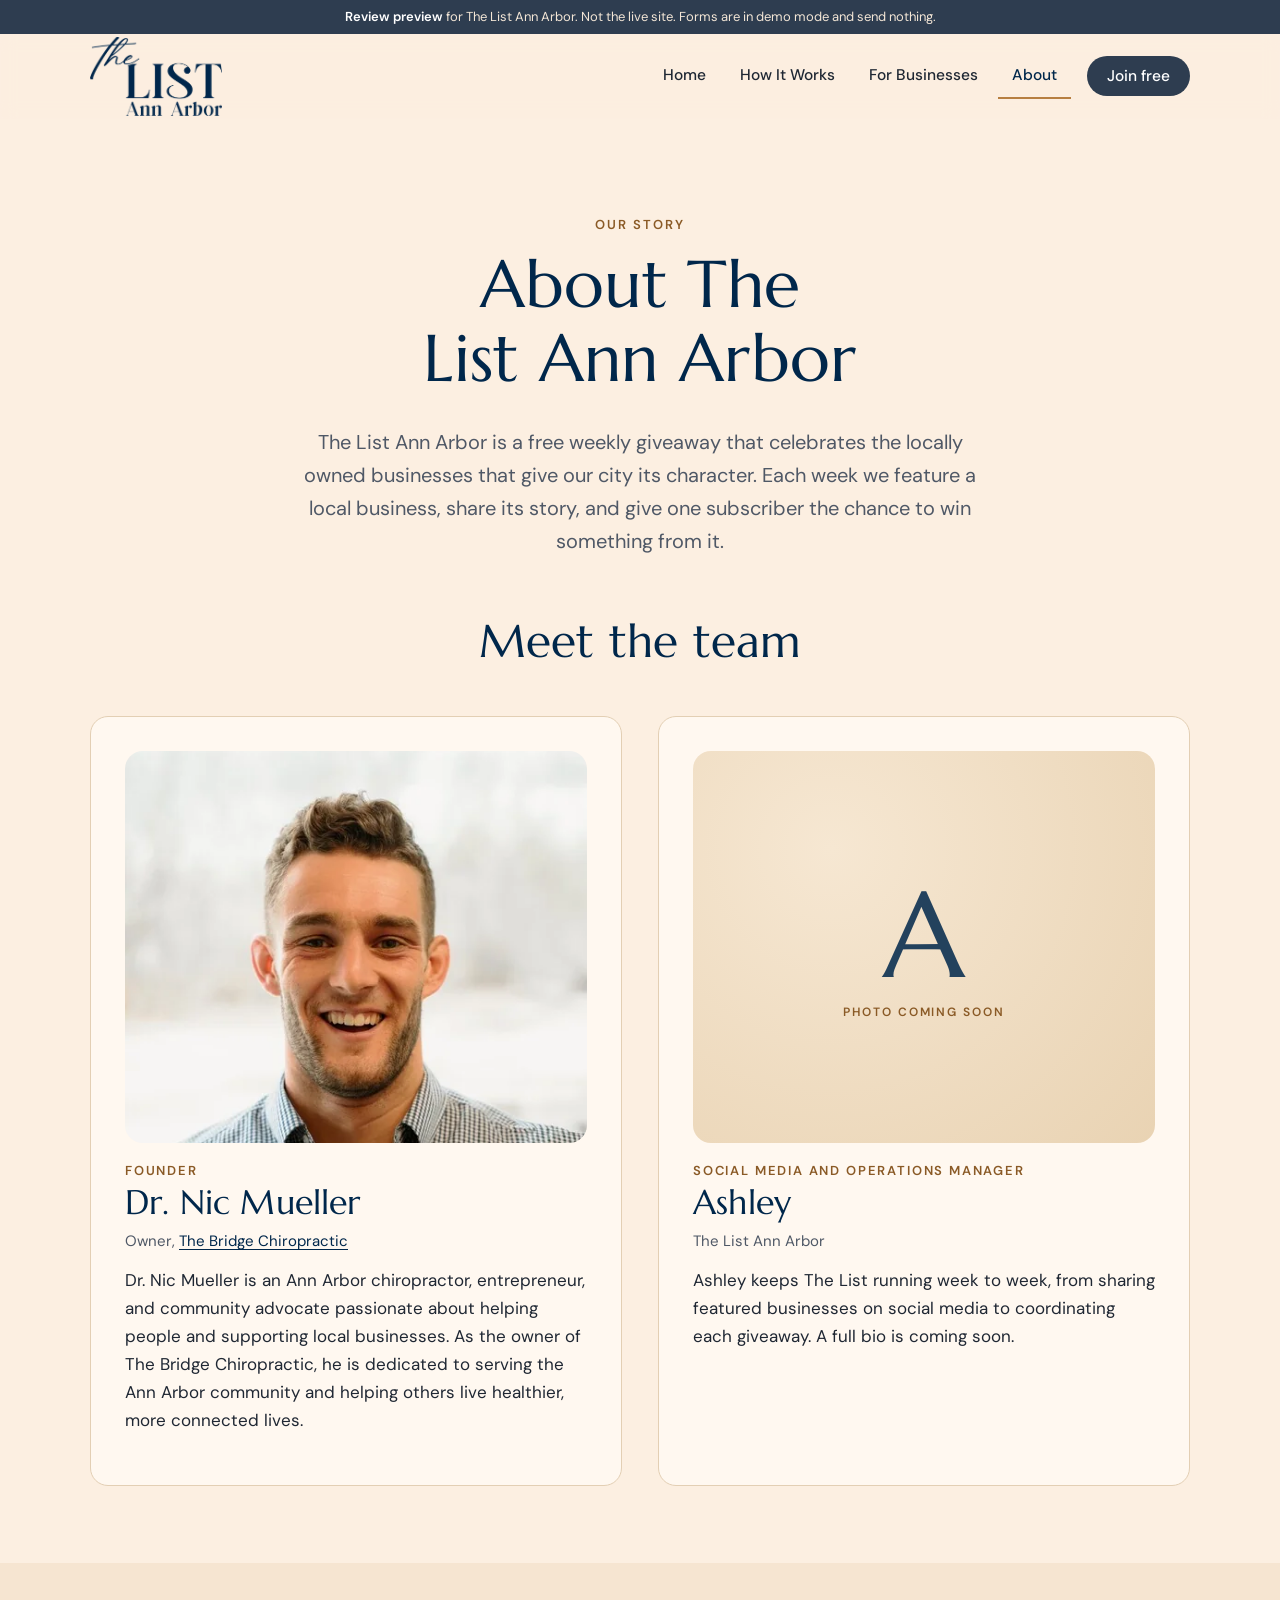
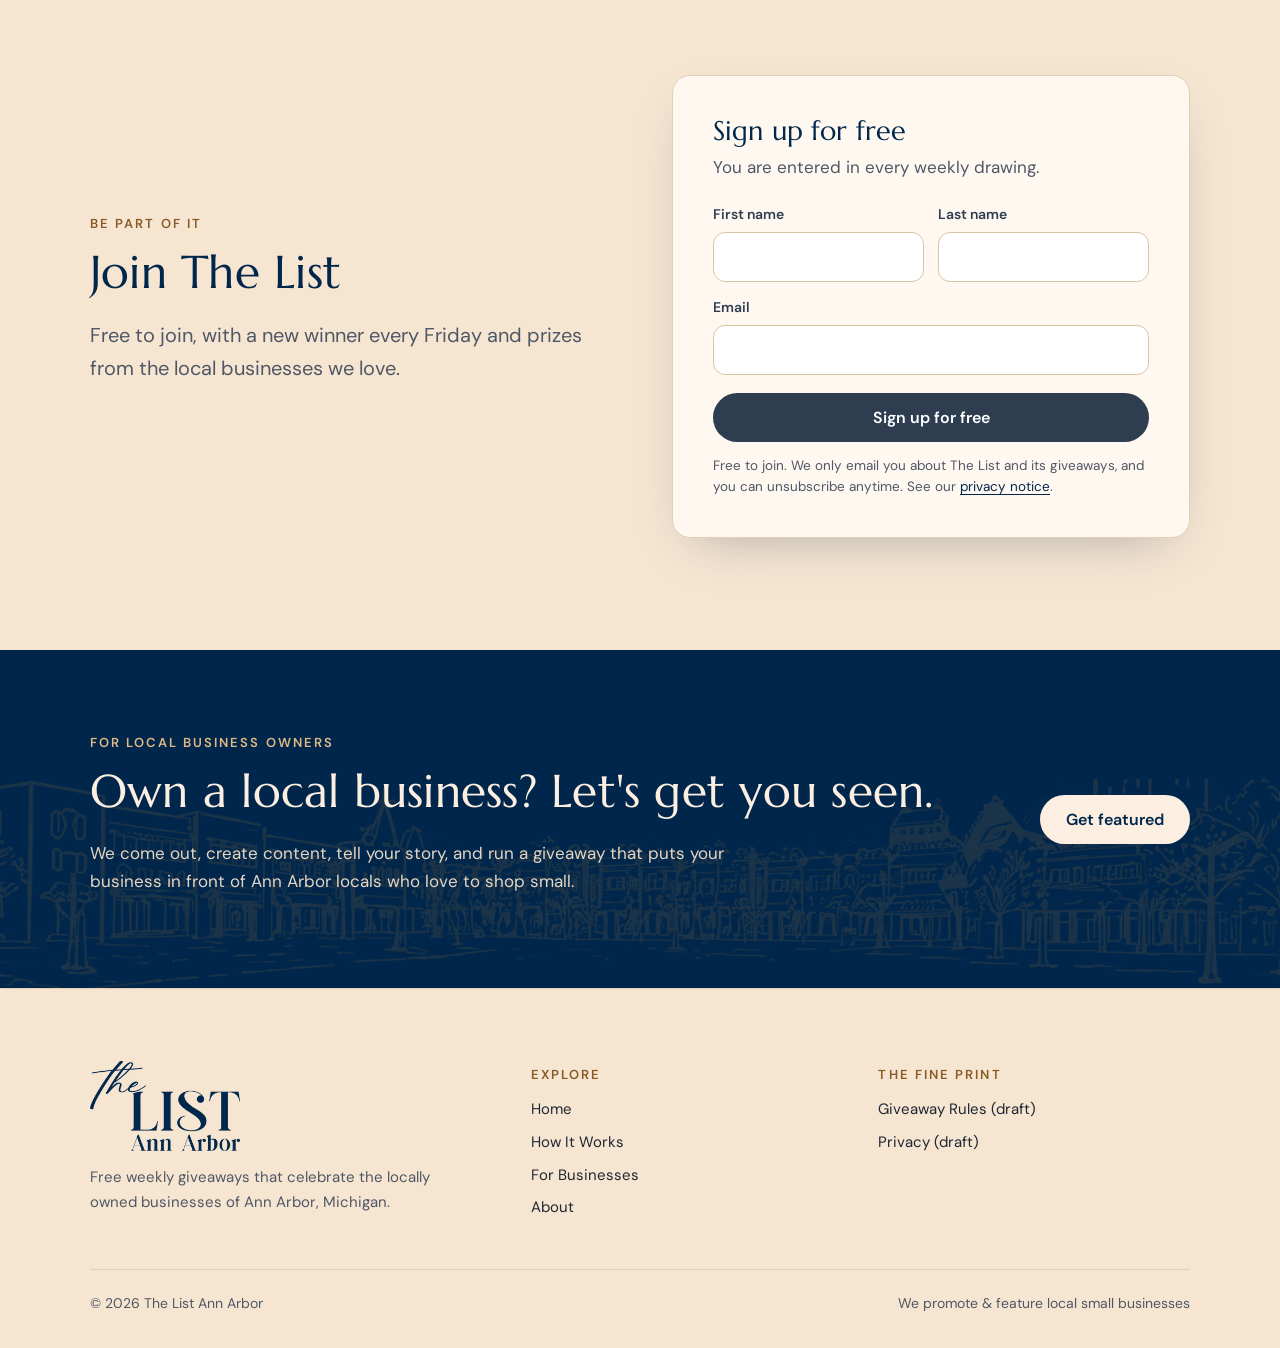
==== about.html @ df123ea3 "The List Ann Arbor: first review preview (Home, How It Works, For Businesses, About, draft Rules and" ====
<!DOCTYPE html>
<html lang="en">
<head>
<meta charset="utf-8">
<meta name="viewport" content="width=device-width, initial-scale=1">
<meta name="robots" content="noindex, nofollow">
<title>About Us | Meet the Team | The List Ann Arbor</title>
<meta name="description" content="Meet the people behind The List Ann Arbor, the free weekly giveaway founded by Dr. Nic Mueller to celebrate locally owned Ann Arbor businesses.">
<meta name="theme-color" content="#FCEFE1">
<meta property="og:type" content="website">
<meta property="og:site_name" content="The List Ann Arbor">
<meta property="og:title" content="About Us | Meet the Team | The List Ann Arbor">
<meta property="og:description" content="Meet the people behind The List Ann Arbor, the free weekly giveaway founded by Dr. Nic Mueller to celebrate locally owned Ann Arbor businesses.">
<meta property="og:url" content="https://localember.github.io/the-list-ann-arbor-review/about.html">
<meta property="og:image" content="https://localember.github.io/the-list-ann-arbor-review/assets/img/og-the-list-ann-arbor.jpg">
<meta property="og:image:width" content="1200">
<meta property="og:image:height" content="630">
<meta property="og:image:alt" content="The List Ann Arbor logo above a line drawing of downtown Ann Arbor">
<meta name="twitter:card" content="summary_large_image">
<link rel="icon" type="image/png" href="assets/img/favicon-64.png">
<link rel="apple-touch-icon" href="assets/img/apple-touch-icon.png">
<link rel="preconnect" href="https://fonts.googleapis.com">
<link rel="preconnect" href="https://fonts.gstatic.com" crossorigin>
<link href="https://fonts.googleapis.com/css2?family=DM+Sans:opsz,wght@9..40,400;9..40,500;9..40,600&family=Marcellus&display=swap" rel="stylesheet">
<script>document.documentElement.className+=" js";</script>
<link rel="stylesheet" href="assets/site.css">
<script type="application/ld+json">{"@context": "https://schema.org", "@type": "Organization", "@id": "https://www.thelistannarbor.com/#organization", "name": "The List Ann Arbor", "alternateName": "The LIST", "url": "https://www.thelistannarbor.com/", "logo": "https://localember.github.io/the-list-ann-arbor-review/assets/img/the-list-logo-navy-560.png", "image": "https://localember.github.io/the-list-ann-arbor-review/assets/img/og-the-list-ann-arbor.jpg", "description": "A free weekly giveaway email list that features and promotes locally owned Ann Arbor businesses.", "areaServed": {"@type": "City", "name": "Ann Arbor", "containedInPlace": {"@type": "State", "name": "Michigan"}}, "founder": {"@type": "Person", "name": "Dr. Nic Mueller"}}</script>
<script type="application/ld+json">{"@context": "https://schema.org", "@type": "Person", "name": "Dr. Nic Mueller", "jobTitle": "Founder", "image": "https://localember.github.io/the-list-ann-arbor-review/assets/img/dr-nic-mueller-500.webp", "worksFor": [{"@id": "https://www.thelistannarbor.com/#organization"}, {"@type": "MedicalBusiness", "name": "The Bridge Chiropractic", "url": "https://www.thebridgechiro.com/"}]}</script>
</head>
<body>
<a class="skip" href="#main">Skip to content</a>
<div class="preview-bar"><strong>Review preview</strong> for The List Ann Arbor. Not the live site. Forms are in demo mode and send nothing.</div>
<header class="site-header">
  <div class="wrap header-row">
    <a class="brand" href="index.html" aria-label="The List Ann Arbor, home"><img src="assets/img/the-list-logo-navy-280.webp" srcset="assets/img/the-list-logo-navy-280.webp 280w, assets/img/the-list-logo-navy-560.webp 560w" sizes="132px" width="280" height="167" alt="The List Ann Arbor"></a>
    <button class="nav-toggle" type="button" aria-controls="site-nav" aria-expanded="false" aria-label="Open menu"><svg viewBox="0 0 24 24" aria-hidden="true"><path d="M3 6h18M3 12h18M3 18h18" stroke="currentColor" stroke-width="2" stroke-linecap="round"/></svg></button>
    <nav class="nav" id="site-nav" aria-label="Main">
      <a href="index.html">Home</a>
<a href="how-the-list-works.html">How It Works</a>
<a href="for-businesses.html">For Businesses</a>
<a href="about.html" aria-current="page">About</a>
      <a class="btn" href="index.html#join">Join free</a>
    </nav>
  </div>
</header>
<main id="main">
<section class="hero-simple" aria-labelledby="h1">
  <div class="wrap narrow center">
    <span class="eyebrow">Our story</span>
    <h1 id="h1">About The List Ann Arbor</h1>
    <!-- PLACEHOLDER ABOUT TEXT: Ashley will send the real About description. This is drawn from the existing site copy. -->
    <p class="lead">The List Ann Arbor is a free weekly giveaway that celebrates the locally owned businesses that give our city its character. Each week we feature a local business, share its story, and give one subscriber the chance to win something from it.</p>
  </div>
</section>

<section class="section-tight" aria-labelledby="team-h" style="padding-top:0">
  <div class="wrap">
    <h2 id="team-h" class="center" style="margin-bottom:clamp(28px,4vw,48px)">Meet the team</h2>
    <div class="people">
      <article class="person reveal">
        <!-- Headshot from the current site. Professional headshots are planned and will replace this. -->
        <div class="portrait"><img src="assets/img/dr-nic-mueller-500.webp" srcset="assets/img/dr-nic-mueller-320.webp 320w, assets/img/dr-nic-mueller-500.webp 500w" sizes="(max-width:900px) 92vw, 540px" width="500" height="500" alt="Dr. Nic Mueller smiling" loading="lazy"></div>
        <div>
          <p class="role">Founder</p>
          <h3>Dr. Nic Mueller</h3>
          <p class="sub">Owner, <a href="https://www.thebridgechiro.com/" rel="noopener">The Bridge Chiropractic</a></p>
          <p>Dr. Nic Mueller is an Ann Arbor chiropractor, entrepreneur, and community advocate passionate about helping people and supporting local businesses. As the owner of The Bridge Chiropractic, he is dedicated to serving the Ann Arbor community and helping others live healthier, more connected lives.</p>
        </div>
      </article>
      <article class="person reveal">
        <!-- PLACEHOLDER: Ashley's headshot and bio are coming. Monogram stands in for the photo. -->
        <div class="portrait monogram" role="img" aria-label="Photo of Ashley coming soon"><div><span aria-hidden="true">A</span><small>Photo coming soon</small></div></div>
        <div>
          <p class="role">Social Media and Operations Manager</p>
          <h3>Ashley</h3>
          <p class="sub">The List Ann Arbor</p>
          <p>Ashley keeps The List running week to week, from sharing featured businesses on social media to coordinating each giveaway. A full bio is coming soon.</p>
        </div>
      </article>
    </div>
  </div>
</section>

<section class="section band-lo" aria-labelledby="joinabout-h">
  <div class="wrap split split-even">
    <div class="reveal">
      <span class="eyebrow">Be part of it</span>
      <h2 id="joinabout-h">Join The List</h2>
      <p class="lead">Free to join, with a new winner every Friday and prizes from the local businesses we love.</p>
    </div>
    <div class="card form-card" id="join-about">
  <div class="form-body">
    <h3>Sign up for free</h3>
    <p class="form-intro">You are entered in every weekly drawing.</p>
    <!-- LEAD FORM (consumer). PREVIEW: no action, nothing posts. At launch site.js sends this to the GHL webhook (LEAD_WEBHOOK_URL). -->
    <form data-lead-form="consumer" autocomplete="on">
      <input type="hidden" name="source" value="website-signup">
      <div class="hp" aria-hidden="true"><label>Company <input type="text" name="hp_company" tabindex="-1" autocomplete="off"></label></div>
      <div class="form-grid">
        <div class="field"><label for="join-about-fn">First name</label><input id="join-about-fn" name="first_name" type="text" autocomplete="given-name" required></div>
        <div class="field"><label for="join-about-ln">Last name</label><input id="join-about-ln" name="last_name" type="text" autocomplete="family-name" required></div>
        <div class="field full"><label for="join-about-em">Email</label><input id="join-about-em" name="email" type="email" autocomplete="email" inputmode="email" required></div>
      </div>
      <div class="form-actions"><button class="btn" type="submit">Sign up for free</button></div>
      <p class="fine">Free to join. We only email you about The List and its giveaways, and you can unsubscribe anytime. See our <a href="privacy.html">privacy notice</a>.</p>
    </form>
  </div>
  <div class="form-success" role="status" aria-live="polite">
    <svg viewBox="0 0 56 56" aria-hidden="true"><circle cx="28" cy="28" r="27" fill="#EEDDC1"/><path d="M17 29l7.5 7.5L40 21" fill="none" stroke="#00274B" stroke-width="3.2" stroke-linecap="round" stroke-linejoin="round"/></svg>
    <h3>You are on The List!</h3>
    <p>Watch your inbox on Fridays. If you win, we will email you, and you will have until Wednesday to claim your prize.</p>
    <p class="demo-note">Preview only: this form is in demo mode and nothing was sent.</p>
  </div>
</div>
  </div>
</section>

<section class="section-tight biz-band" aria-labelledby="biz-h">
  <div class="wrap biz-grid">
    <div>
      <span class="eyebrow" style="color:#E2B985">For local business owners</span>
      <h2 id="biz-h">Own a local business? Let's get you seen.</h2>
      <p>We come out, create content, tell your story, and run a giveaway that puts your business in front of Ann Arbor locals who love to shop small.</p>
    </div>
    <a class="btn btn-cream" href="for-businesses.html">Get featured</a>
  </div>
</section>
</main>
<footer class="site-footer">
  <div class="wrap">
    <div class="foot-grid">
      <div class="foot-brand">
        <img src="assets/img/the-list-logo-navy-280.webp" width="280" height="167" alt="The List Ann Arbor" loading="lazy">
        <p>Free weekly giveaways that celebrate the locally owned businesses of Ann Arbor, Michigan.</p>
      </div>
      <div>
        <h2>Explore</h2>
        <ul>
          <li><a href="index.html">Home</a></li>
          <li><a href="how-the-list-works.html">How It Works</a></li>
          <li><a href="for-businesses.html">For Businesses</a></li>
          <li><a href="about.html">About</a></li>
        </ul>
      </div>
      <div>
        <h2>The fine print</h2>
        <ul>
          <li><a href="giveaway-rules.html">Giveaway Rules (draft)</a></li>
          <li><a href="privacy.html">Privacy (draft)</a></li>
        </ul>
        <!-- PLACEHOLDER: social links and a contact email go here once The List provides them. -->
      </div>
    </div>
    <div class="foot-bottom">
      <span>&copy; 2026 The List Ann Arbor</span>
      <span>We promote &amp; feature local small businesses</span>
    </div>
  </div>
</footer>
<script src="assets/site.js" defer></script>
</body>
</html>
---- assets/site.css ----
/* The List Ann Arbor | review preview stylesheet (Local Ember) */
:root{
  --cream:#FCEFE1; --cream-hi:#FFF8F0; --cream-lo:#F6E5D1;
  --navy:#00274B; --slate:#2E3D50; --gold:#B77F41; --gold-text:#8A5A26; --tan:#EEDDC1;
  --ink:#1F2733; --muted:#4F5866; --line:#E3CFB4;
  --radius:18px; --shadow:0 18px 50px -24px rgba(0,39,75,.35);
  --wrap:1180px; --pad:clamp(20px,5vw,40px);
  --serif:"Marcellus",Georgia,"Times New Roman",serif;
  --sans:"DM Sans",system-ui,-apple-system,"Segoe UI",Roboto,Arial,sans-serif;
}
*,*::before,*::after{box-sizing:border-box}
html{-webkit-text-size-adjust:100%;scroll-behavior:smooth;scroll-padding-top:96px}
body{margin:0;background:var(--cream);color:var(--ink);font:400 17px/1.65 var(--sans);overflow-x:hidden}
img{max-width:100%;height:auto;display:block}
a{color:var(--navy);text-underline-offset:3px}
a:hover{color:var(--gold-text)}
:focus-visible{outline:3px solid var(--gold);outline-offset:3px;border-radius:6px}
h1,h2,h3{font-family:var(--serif);font-weight:400;color:var(--navy);line-height:1.12;margin:0 0 .45em;letter-spacing:.005em}
h1{font-size:clamp(38px,6.2vw,66px)}
h1,h2,h3{text-wrap:balance}
h2{font-size:clamp(30px,4.2vw,46px)}
h3{font-size:clamp(22px,2.4vw,27px)}
p{margin:0 0 1em}
.wrap{max-width:var(--wrap);margin:0 auto;padding:0 var(--pad)}
.narrow{max-width:760px}
.center{text-align:center}
.eyebrow{display:inline-block;font:600 13px/1.2 var(--sans);letter-spacing:.16em;text-transform:uppercase;color:var(--gold-text);margin-bottom:16px}
.lead{font-size:clamp(18px,1.6vw,20px);color:var(--muted);max-width:60ch}
.center .lead{margin-left:auto;margin-right:auto}
.skip{position:absolute;left:-999px;top:0;background:var(--navy);color:#fff;padding:10px 16px;z-index:100}
.skip:focus{left:12px;top:12px}
.sr-only{position:absolute;width:1px;height:1px;overflow:hidden;clip:rect(0 0 0 0);white-space:nowrap}

/* review bar */
.preview-bar{background:var(--slate);color:#F3E6D6;font-size:13px;line-height:1.4;text-align:center;padding:8px var(--pad)}
.preview-bar strong{color:#fff;font-weight:600}

/* header */
.site-header{position:sticky;top:0;z-index:50;background:rgba(252,239,225,.94);backdrop-filter:saturate(1.2) blur(8px);-webkit-backdrop-filter:saturate(1.2) blur(8px);border-bottom:1px solid transparent;transition:border-color .2s}
.site-header.is-stuck{border-bottom-color:var(--line)}
.header-row{display:flex;align-items:center;justify-content:space-between;gap:20px;min-height:84px}
.brand{display:block;flex:none}
.brand img{width:132px;height:auto}
.nav{display:flex;align-items:center;gap:6px}
.nav a{font-size:15.5px;font-weight:500;color:var(--ink);text-decoration:none;padding:10px 14px;border-radius:999px;white-space:nowrap}
.nav a:hover{color:var(--navy);background:rgba(238,221,193,.6)}
.nav a[aria-current="page"]{color:var(--navy);box-shadow:inset 0 -2px 0 var(--gold);border-radius:0}
.nav .btn{margin-left:10px;padding:11px 20px}
.nav-toggle{display:none}

/* buttons */
.btn{display:inline-flex;align-items:center;justify-content:center;gap:8px;font:600 16px/1.2 var(--sans);background:var(--slate);color:#fff;border:0;border-radius:999px;padding:15px 26px;text-decoration:none;cursor:pointer;transition:background .2s,transform .2s,box-shadow .2s}
.btn:hover{background:var(--navy);color:#fff;transform:translateY(-1px);box-shadow:0 10px 24px -12px rgba(0,39,75,.6)}
.nav .btn,.nav .btn:hover{color:#fff}
.btn-gold{background:var(--gold);color:#fff}
.btn-gold:hover{background:#9E6A33}
.btn-cream{background:var(--cream);color:var(--navy)}
.btn-cream:hover{background:#fff;color:var(--navy)}
.text-link{font-weight:600;color:var(--navy);text-decoration:none;border-bottom:2px solid var(--gold);padding-bottom:2px}
.text-link:hover{color:var(--gold-text)}

/* sections */
.section{padding:clamp(64px,9vw,112px) 0}
.section-tight{padding:clamp(48px,6vw,80px) 0}
.band-lo{background:var(--cream-lo)}
.band-hi{background:var(--cream-hi)}
.section-head{margin-bottom:clamp(32px,4vw,52px)}

/* hero */
.hero{padding:clamp(40px,6vw,80px) 0 0;position:relative}
.hero-grid{display:grid;grid-template-columns:1.08fr .92fr;gap:clamp(32px,5vw,72px);align-items:center}
.hero h1{margin-bottom:.35em}
.hero-home{grid-template-areas:"text form" "ticks form";row-gap:0}
.hero-home .hero-text{grid-area:text;align-self:end}
.hero-home .hero-ticks{grid-area:ticks;align-self:start;margin-top:4px}
.hero-home .form-card{grid-area:form}
.ticks{list-style:none;margin:26px 0 0;padding:0;display:grid;gap:12px}
.ticks li{display:flex;align-items:center;gap:12px;font-weight:500}
.ticks svg{flex:none;width:26px;height:26px}
.skyline{margin-top:clamp(20px,3vw,36px);position:relative;overflow:hidden}
.skyline img{width:100%;max-width:1180px;margin:0 auto}
.skyline-caption{border-top:1px solid var(--gold);max-width:760px;margin:0 auto;padding:16px var(--pad) 0;text-align:center;font:600 12.5px/1.4 var(--sans);letter-spacing:.2em;text-transform:uppercase;color:var(--navy)}
.hero-simple{padding:clamp(48px,7vw,96px) 0 clamp(24px,3vw,40px)}

/* cards + forms */
.card{background:var(--cream-hi);border:1px solid var(--line);border-radius:var(--radius);box-shadow:var(--shadow);padding:clamp(24px,3.4vw,40px)}
.form-card h2,.form-card h3{margin-bottom:.25em}
.form-card .form-intro{color:var(--muted);margin-bottom:22px}
.form-grid{display:grid;grid-template-columns:1fr 1fr;gap:14px 14px}
.form-grid .full{grid-column:1/-1}
.field label{display:block;font-size:14px;font-weight:600;color:var(--slate);margin:0 0 6px}
.field .opt{font-weight:400;color:var(--muted)}
.field input{width:100%;font:400 16px/1.3 var(--sans);color:var(--ink);background:#fff;border:1.5px solid #D9C4A6;border-radius:12px;padding:13px 14px;min-height:50px;transition:border-color .2s,box-shadow .2s}
.field input:focus{outline:none;border-color:var(--slate);box-shadow:0 0 0 4px rgba(46,61,80,.14)}
.field input:user-invalid{border-color:#B3261E}
.form-actions{margin-top:18px}
.form-actions .btn{width:100%}
.fine{font-size:13.5px;color:var(--muted);margin:14px 0 0;line-height:1.5}
.hp{position:absolute;left:-5000px;width:1px;height:1px;overflow:hidden}
.form-success{display:none;text-align:center;padding:12px 4px}
.form-success svg{width:56px;height:56px;margin:0 auto 12px}
.form-success h3{margin-bottom:.3em}
.form-success p{color:var(--muted);margin-bottom:.4em}
.form-success .demo-note{font-size:13px;color:var(--gold-text);margin-top:10px}
.is-sent .form-body{display:none}
.is-sent .form-success{display:block}

/* steps */
.steps{display:grid;grid-template-columns:repeat(3,1fr);gap:clamp(18px,2.4vw,28px);counter-reset:s}
.step{background:var(--cream-hi);border:1px solid var(--line);border-radius:var(--radius);padding:30px 28px 28px;position:relative}
.step-num{font:400 54px/1 var(--serif);color:var(--gold);display:block;margin-bottom:14px}
.step h3{margin-bottom:.35em}
.step p{color:var(--muted);margin:0}
.steps-foot{margin-top:34px}

/* rules list */
.rules{display:grid;gap:18px;margin-top:8px}
.rule{display:grid;grid-template-columns:auto 1fr;gap:22px;align-items:start;background:var(--cream-hi);border:1px solid var(--line);border-radius:var(--radius);padding:26px 28px}
.rule .step-num{margin:0;font-size:46px;min-width:40px}
.rule h3{margin-bottom:.25em}
.rule p{margin:0;color:var(--muted)}
.odds{font-family:var(--serif);font-size:22px;color:var(--navy);margin-top:30px}

/* featured strip */
.featured{display:grid;grid-template-columns:repeat(4,1fr);gap:20px}
.feature{background:var(--cream-hi);border:1px solid var(--line);border-radius:var(--radius);overflow:hidden;display:flex;flex-direction:column}
.feature-art{aspect-ratio:4/3;background:linear-gradient(160deg,#F3E2CA,#EAD3B2);display:grid;place-items:center;position:relative}
.feature-art svg{width:68px;height:68px}
.chip{position:absolute;top:12px;left:12px;background:rgba(255,248,240,.92);color:var(--gold-text);font:600 11.5px/1 var(--sans);letter-spacing:.12em;text-transform:uppercase;padding:7px 10px;border-radius:999px}
.feature-body{padding:20px 20px 22px}
.feature-body h3{font-size:22px;margin-bottom:.25em}
.feature-body p{margin:0;font-size:15px;color:var(--muted)}
.placeholder-note{margin-top:26px;font-size:14px;color:var(--muted);font-style:italic}

/* testimonials */
.quotes{display:grid;grid-template-columns:repeat(3,1fr);gap:clamp(18px,2.4vw,28px)}
.quote{margin:0;background:var(--cream-hi);border:1px solid var(--line);border-radius:var(--radius);padding:34px 30px 28px;display:flex;flex-direction:column}
.quote::before{content:"\201C";font:400 96px/1 var(--serif);color:var(--gold);display:block;height:46px;margin-top:-6px}
.quote blockquote{margin:0 0 18px;font:400 20px/1.5 var(--serif);color:var(--navy);flex:1}
.quote figcaption{font-size:14.5px;font-weight:600;color:var(--slate)}
.quote-solo{max-width:820px;margin:0 auto;text-align:center;background:none;border:0;padding:0}
.quote-solo::before{margin:0 auto}
.quote-solo blockquote{font-size:clamp(23px,2.6vw,30px)}

/* split + people */
.split{display:grid;grid-template-columns:.8fr 1.2fr;gap:clamp(28px,5vw,72px);align-items:center}
.split-even{grid-template-columns:1fr 1fr}
.portrait{border-radius:var(--radius);overflow:hidden;box-shadow:var(--shadow);background:var(--tan);aspect-ratio:1/1;max-width:420px}
.portrait img{width:100%;height:100%;object-fit:cover}
.people{display:grid;grid-template-columns:1fr 1fr;gap:clamp(20px,3vw,36px)}
.person{background:var(--cream-hi);border:1px solid var(--line);border-radius:var(--radius);padding:clamp(22px,3vw,34px);display:flex;flex-direction:column;gap:20px}
.person .portrait{max-width:none;width:100%;aspect-ratio:4/3.4;box-shadow:none}
.person .role{font:600 13px/1.3 var(--sans);letter-spacing:.14em;text-transform:uppercase;color:var(--gold-text);margin:0 0 4px}
.person h3{font-size:clamp(28px,3vw,34px);margin-bottom:.2em}
.person .sub{font-size:15px;color:var(--muted);margin-bottom:12px}
.person p{color:var(--ink)}
.monogram{display:grid;place-items:center;text-align:center;background:radial-gradient(circle at 30% 25%,#F6E7D2,#E9D3B3)}
.monogram span{font:400 120px/1 var(--serif);color:var(--navy);opacity:.85}
.monogram small{display:block;font:600 12px/1 var(--sans);letter-spacing:.16em;text-transform:uppercase;color:var(--gold-text);margin-top:10px}

/* business band */
.biz-band{background:var(--navy);color:#F3E6D6;position:relative;overflow:hidden}
.biz-band::after{content:"";position:absolute;inset:auto 0 0 0;height:62%;background:url(img/ann-arbor-drawing-1600.webp) center bottom/min(1400px,140%) auto no-repeat;opacity:.16;pointer-events:none}
.biz-band .wrap{position:relative;z-index:1}
.biz-band h2{color:var(--cream)}
.biz-band p{color:#E4D6C4;max-width:58ch}
.biz-grid{display:flex;align-items:center;justify-content:space-between;gap:28px 48px;flex-wrap:wrap}

/* includes */
.includes{display:grid;grid-template-columns:repeat(3,1fr);gap:22px}
.include{border-top:2px solid var(--gold);padding-top:20px}
.include h3{font-size:24px}
.include p{color:var(--muted);margin:0}
.logo-panel{background:var(--cream-hi);border:1px solid var(--line);border-radius:var(--radius);box-shadow:var(--shadow);padding:clamp(28px,4vw,52px);display:grid;place-items:center;gap:18px}
.logo-panel img.logo{width:min(320px,80%)}
.logo-panel img.drawing{width:100%;opacity:.9}

/* legal drafts */
.draft-flag{background:#FFF3D6;border:1.5px dashed var(--gold);border-radius:14px;padding:16px 20px;color:#5C3D17;font-size:15px;margin-bottom:34px}
.draft-flag strong{color:#3E290E}
.legal h2{font-size:clamp(24px,2.6vw,30px);margin-top:1.6em}
.legal p,.legal li{color:var(--ink)}
.legal ul{padding-left:1.2em}
.tbd{background:#FBE7C2;padding:0 .25em;border-radius:4px}

/* footer */
.site-footer{background:var(--cream-lo);border-top:1px solid var(--line);padding:clamp(48px,6vw,72px) 0 32px;font-size:15px}
.foot-grid{display:grid;grid-template-columns:1.3fr 1fr 1fr;gap:36px}
.foot-brand img{width:150px;margin-bottom:14px}
.foot-brand p{color:var(--muted);max-width:34ch}
.site-footer h2{font:600 13px/1.2 var(--sans);letter-spacing:.16em;text-transform:uppercase;color:var(--gold-text);margin:6px 0 14px}
.site-footer ul{list-style:none;margin:0;padding:0;display:grid;gap:8px}
.site-footer a{color:var(--ink);text-decoration:none}
.site-footer a:hover{color:var(--navy);text-decoration:underline}
.foot-bottom{margin-top:40px;padding-top:22px;border-top:1px solid var(--line);display:flex;justify-content:space-between;gap:12px;flex-wrap:wrap;color:var(--muted);font-size:14px}

/* reveal (progressive) */
.js .reveal{opacity:0;transform:translateY(14px);transition:opacity .7s ease,transform .7s ease}
.js .reveal.is-in{opacity:1;transform:none}
@media (prefers-reduced-motion:reduce){html{scroll-behavior:auto}.js .reveal{opacity:1;transform:none;transition:none}.btn{transition:none}}

/* ---------- responsive ---------- */
@media (max-width:1020px){
  .featured{grid-template-columns:repeat(2,1fr)}
  .quotes{grid-template-columns:1fr;max-width:640px;margin:0 auto}
}
@media (max-width:900px){
  .hero-grid,.split{grid-template-columns:1fr}
  .hero-home{grid-template-areas:"text" "form" "ticks";row-gap:28px}
  .hero-home .hero-ticks{margin:0 auto;max-width:360px}
  .steps,.includes{grid-template-columns:1fr}
  .people{grid-template-columns:1fr}
  .foot-grid{grid-template-columns:1fr 1fr}
  .foot-brand{grid-column:1/-1}
  .portrait{max-width:360px}
}
@media (max-width:880px){
  .js .nav-toggle{display:inline-flex;align-items:center;justify-content:center;width:48px;height:48px;border-radius:12px;border:1px solid var(--line);background:var(--cream-hi);color:var(--navy);cursor:pointer}
  .nav-toggle svg{width:24px;height:24px}
  .js .nav{position:absolute;left:0;right:0;top:100%;flex-direction:column;align-items:stretch;gap:2px;background:var(--cream);border-bottom:1px solid var(--line);padding:10px var(--pad) 22px;box-shadow:0 20px 30px -20px rgba(0,39,75,.3);display:none}
  .js .nav.is-open{display:flex}
  .js .nav a{padding:14px 6px;border-radius:0;border-bottom:1px solid var(--line);font-size:17px}
  .js .nav a[aria-current="page"]{box-shadow:none;color:var(--gold-text)}
  .js .nav .btn{margin:14px 0 0;border-bottom:0;padding:15px 20px;border-radius:999px}
  html:not(.js) .header-row{flex-wrap:wrap;padding:12px 0}
  html:not(.js) .nav{flex-wrap:wrap}
}
@media (max-width:560px){
  body{font-size:16.5px}
  .header-row{min-height:72px}
  .brand img{width:108px}
  .form-grid{grid-template-columns:1fr}
  .featured{grid-template-columns:1fr 1fr;gap:12px}
  .feature-body{padding:14px 14px 16px}
  .feature-body h3{font-size:18px}
  .feature-body p{font-size:13.5px}
  .feature-art svg{width:48px;height:48px}
  .chip{top:8px;left:8px;font-size:10px;padding:6px 8px}
  .rule{grid-template-columns:1fr;gap:6px;padding:22px}
  .foot-grid{grid-template-columns:1fr 1fr;gap:28px}
  .biz-grid .btn{width:100%}
  .hero-ctas .btn{width:100%}
  .skyline-caption{font-size:11px;letter-spacing:.14em}
  .quote{padding:28px 22px 22px}
  .quote blockquote{font-size:19px}
  .monogram span{font-size:96px}
  .skyline img{width:140%;max-width:none;margin-left:-38%}
  .step{display:grid;grid-template-columns:44px 1fr;column-gap:14px;padding:22px 20px}
  .step .step-num{grid-row:1/3;font-size:44px;margin:0}
  .step h3{font-size:22px}
  .split .portrait{aspect-ratio:5/4}
  .split .portrait img{object-position:50% 30%}
}
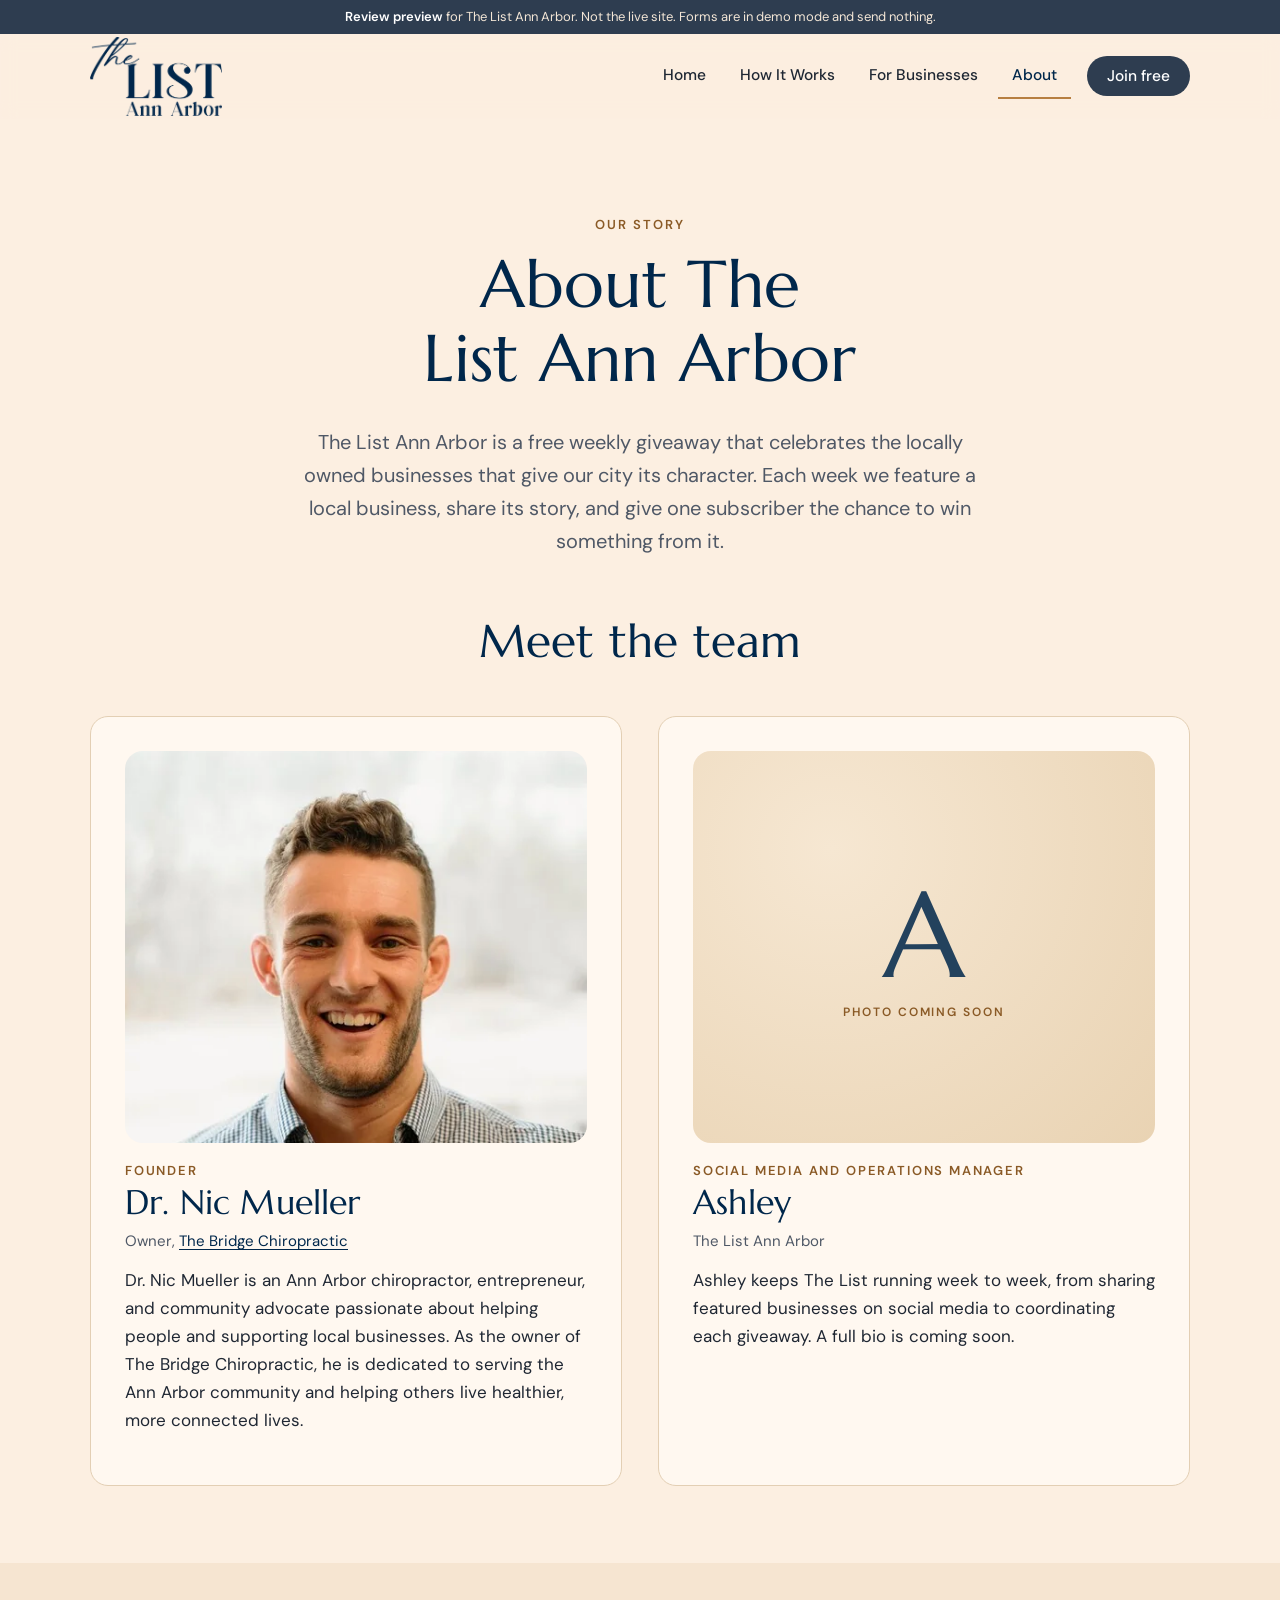
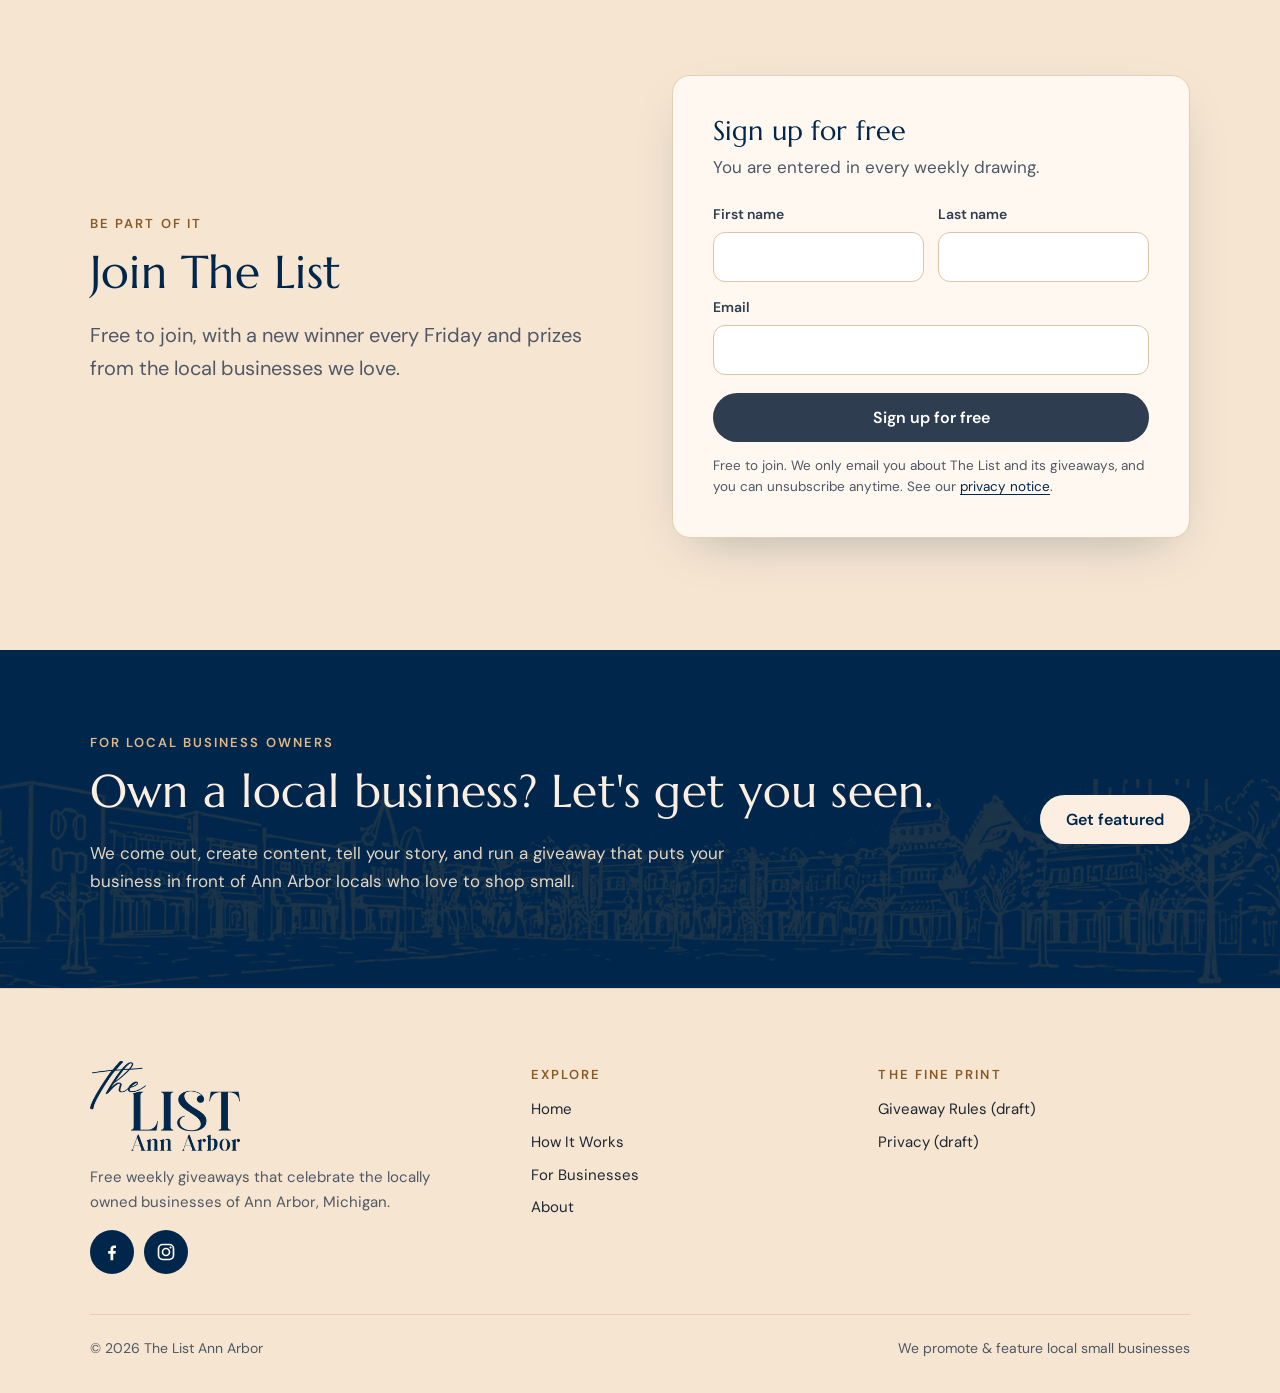
==== commit 7362de38: "Add Facebook and Instagram icon links to footer on all pages (TL-2026-10-13b)" ====
--- a/about.html
+++ b/about.html
@@ -132,6 +132,10 @@
       <div class="foot-brand">
         <img src="assets/img/the-list-logo-navy-280.webp" width="280" height="167" alt="The List Ann Arbor" loading="lazy">
         <p>Free weekly giveaways that celebrate the locally owned businesses of Ann Arbor, Michigan.</p>
+        <ul class="social" aria-label="Follow The List Ann Arbor">
+          <li><a href="https://www.facebook.com/profile.php?id=61572374563924" target="_blank" rel="noopener noreferrer" aria-label="The List Ann Arbor on Facebook"><svg viewBox="0 0 24 24" aria-hidden="true" focusable="false"><path fill="currentColor" d="M13.5 22v-8h2.7l.4-3.2h-3.1V8.8c0-.9.3-1.6 1.6-1.6h1.7V4.4c-.3 0-1.3-.1-2.5-.1-2.5 0-4.1 1.5-4.1 4.2v2.3H7.4V14h2.8v8z"/></svg></a></li>
+          <li><a href="https://www.instagram.com/thelist_annarbor/" target="_blank" rel="noopener noreferrer" aria-label="The List Ann Arbor on Instagram"><svg viewBox="0 0 24 24" aria-hidden="true" focusable="false"><rect x="3" y="3" width="18" height="18" rx="5" fill="none" stroke="currentColor" stroke-width="2"/><circle cx="12" cy="12" r="4.2" fill="none" stroke="currentColor" stroke-width="2"/><circle cx="17.4" cy="6.6" r="1.3" fill="currentColor"/></svg></a></li>
+        </ul>
       </div>
       <div>
         <h2>Explore</h2>
@@ -148,7 +152,7 @@
           <li><a href="giveaway-rules.html">Giveaway Rules (draft)</a></li>
           <li><a href="privacy.html">Privacy (draft)</a></li>
         </ul>
-        <!-- PLACEHOLDER: social links and a contact email go here once The List provides them. -->
+        <!-- PLACEHOLDER: a contact email goes here once The List provides it. -->
       </div>
     </div>
     <div class="foot-bottom">
--- a/assets/site.css
+++ b/assets/site.css
@@ -192,6 +192,10 @@
 .site-footer ul{list-style:none;margin:0;padding:0;display:grid;gap:8px}
 .site-footer a{color:var(--ink);text-decoration:none}
 .site-footer a:hover{color:var(--navy);text-decoration:underline}
+.site-footer .social{display:flex;gap:10px;margin-top:16px}
+.site-footer .social a{display:inline-flex;align-items:center;justify-content:center;width:44px;height:44px;border-radius:999px;background:var(--navy);color:var(--cream-hi);transition:background .2s,transform .2s}
+.site-footer .social a:hover{background:var(--gold);color:#fff;text-decoration:none;transform:translateY(-1px)}
+.site-footer .social svg{width:20px;height:20px}
 .foot-bottom{margin-top:40px;padding-top:22px;border-top:1px solid var(--line);display:flex;justify-content:space-between;gap:12px;flex-wrap:wrap;color:var(--muted);font-size:14px}
 
 /* reveal (progressive) */
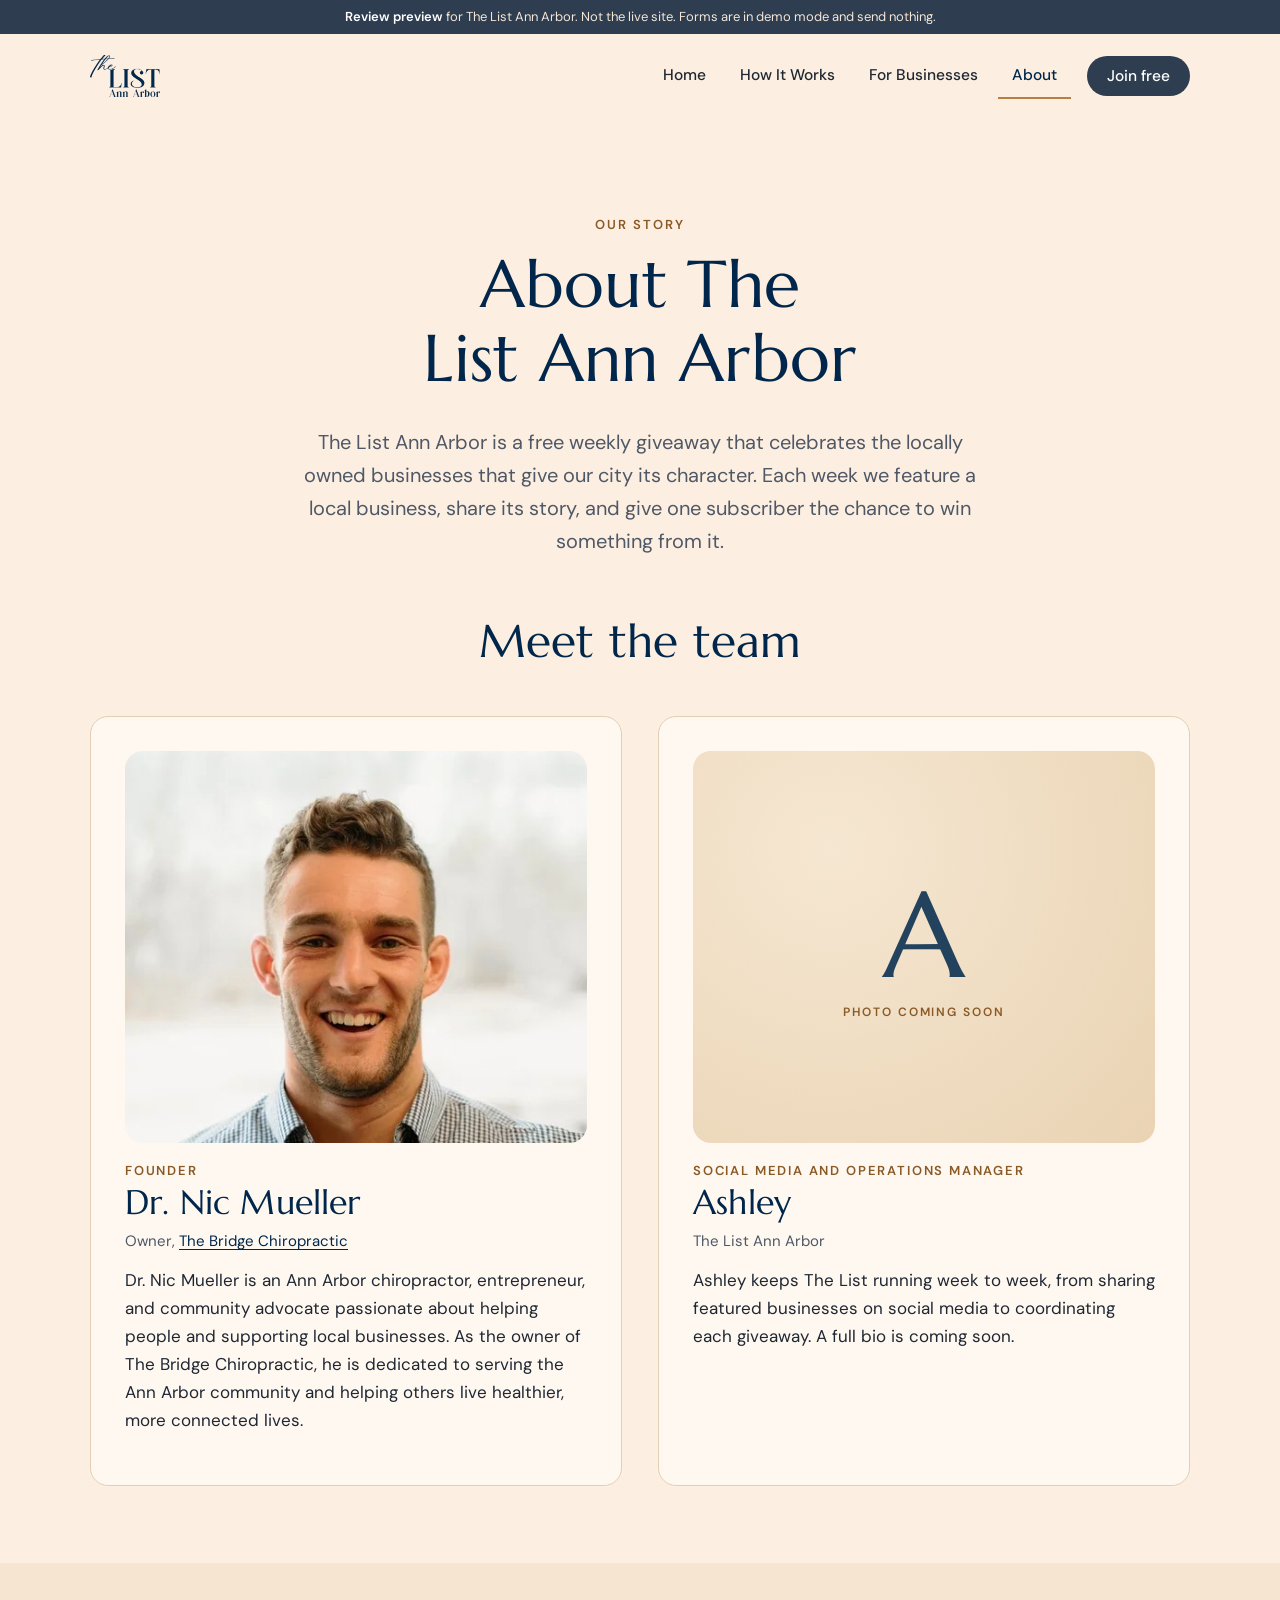
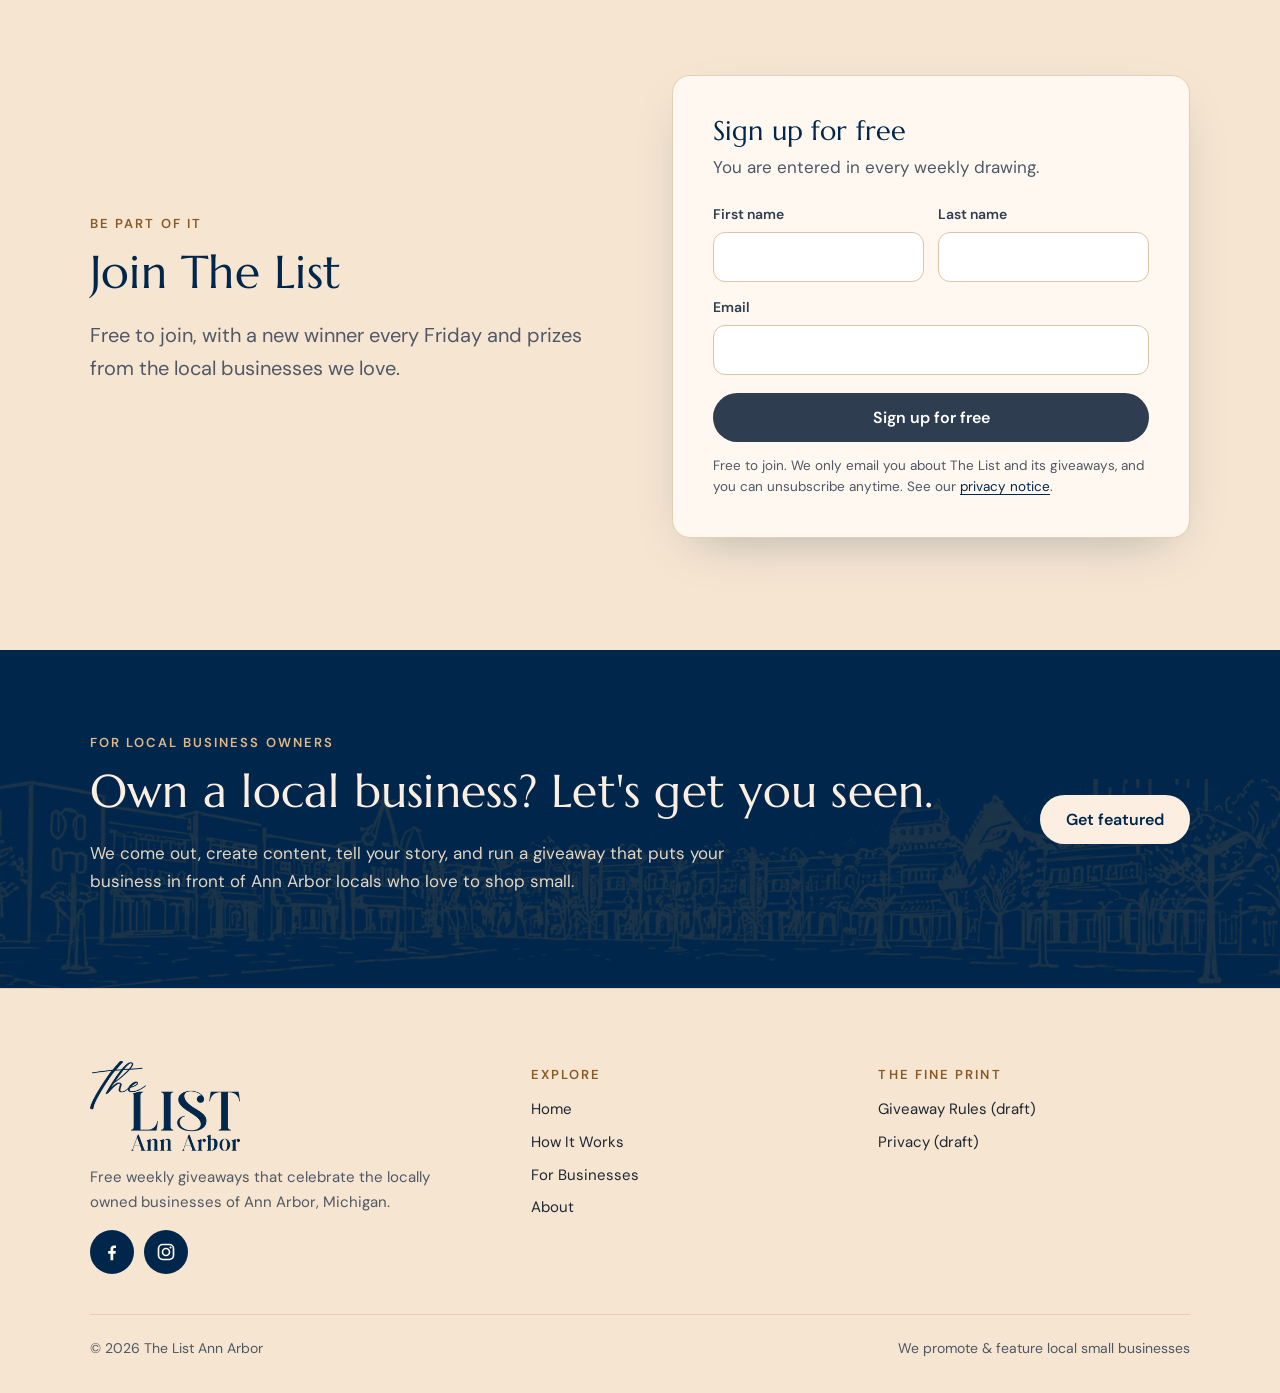
==== commit c9db4471: "Shrink header logo and add space from the header top Header mark is 70px (about half of 132px, a bit" ====
--- a/about.html
+++ b/about.html
@@ -32,7 +32,7 @@
 <div class="preview-bar"><strong>Review preview</strong> for The List Ann Arbor. Not the live site. Forms are in demo mode and send nothing.</div>
 <header class="site-header">
   <div class="wrap header-row">
-    <a class="brand" href="index.html" aria-label="The List Ann Arbor, home"><img src="assets/img/the-list-logo-navy-280.webp" srcset="assets/img/the-list-logo-navy-280.webp 280w, assets/img/the-list-logo-navy-560.webp 560w" sizes="132px" width="280" height="167" alt="The List Ann Arbor"></a>
+    <a class="brand" href="index.html" aria-label="The List Ann Arbor, home"><img src="assets/img/the-list-logo-navy-280.webp" srcset="assets/img/the-list-logo-navy-280.webp 280w, assets/img/the-list-logo-navy-560.webp 560w" sizes="70px" width="280" height="167" alt="The List Ann Arbor"></a>
     <button class="nav-toggle" type="button" aria-controls="site-nav" aria-expanded="false" aria-label="Open menu"><svg viewBox="0 0 24 24" aria-hidden="true"><path d="M3 6h18M3 12h18M3 18h18" stroke="currentColor" stroke-width="2" stroke-linecap="round"/></svg></button>
     <nav class="nav" id="site-nav" aria-label="Main">
       <a href="index.html">Home</a>
--- a/assets/site.css
+++ b/assets/site.css
@@ -38,9 +38,9 @@
 /* header */
 .site-header{position:sticky;top:0;z-index:50;background:rgba(252,239,225,.94);backdrop-filter:saturate(1.2) blur(8px);-webkit-backdrop-filter:saturate(1.2) blur(8px);border-bottom:1px solid transparent;transition:border-color .2s}
 .site-header.is-stuck{border-bottom-color:var(--line)}
-.header-row{display:flex;align-items:center;justify-content:space-between;gap:20px;min-height:84px}
+.header-row{display:flex;align-items:center;justify-content:space-between;gap:20px;min-height:84px;padding-top:14px;padding-bottom:14px}
 .brand{display:block;flex:none}
-.brand img{width:132px;height:auto}
+.brand img{width:70px;height:auto}
 .nav{display:flex;align-items:center;gap:6px}
 .nav a{font-size:15.5px;font-weight:500;color:var(--ink);text-decoration:none;padding:10px 14px;border-radius:999px;white-space:nowrap}
 .nav a:hover{color:var(--navy);background:rgba(238,221,193,.6)}
@@ -231,8 +231,8 @@
 }
 @media (max-width:560px){
   body{font-size:16.5px}
-  .header-row{min-height:72px}
-  .brand img{width:108px}
+  .header-row{min-height:72px;padding-top:12px;padding-bottom:12px}
+  .brand img{width:70px}
   .form-grid{grid-template-columns:1fr}
   .featured{grid-template-columns:1fr 1fr;gap:12px}
   .feature-body{padding:14px 14px 16px}
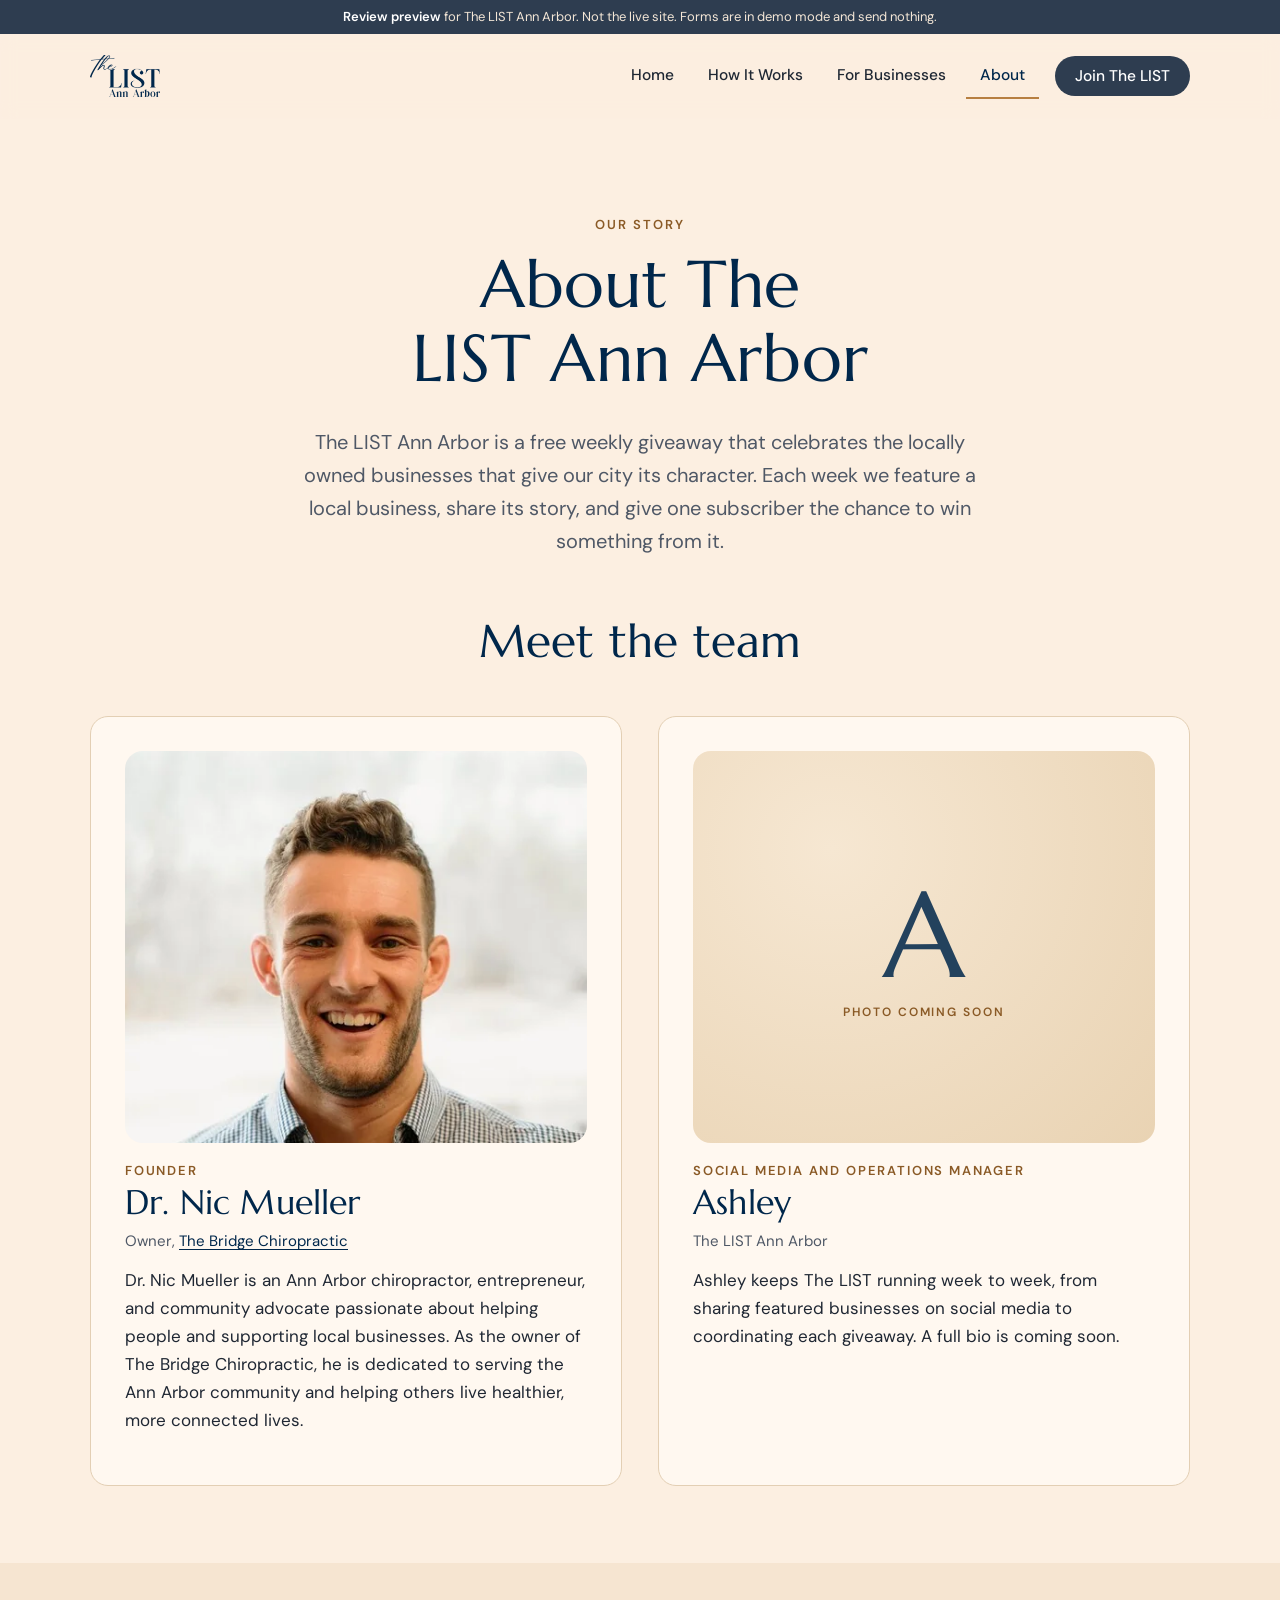
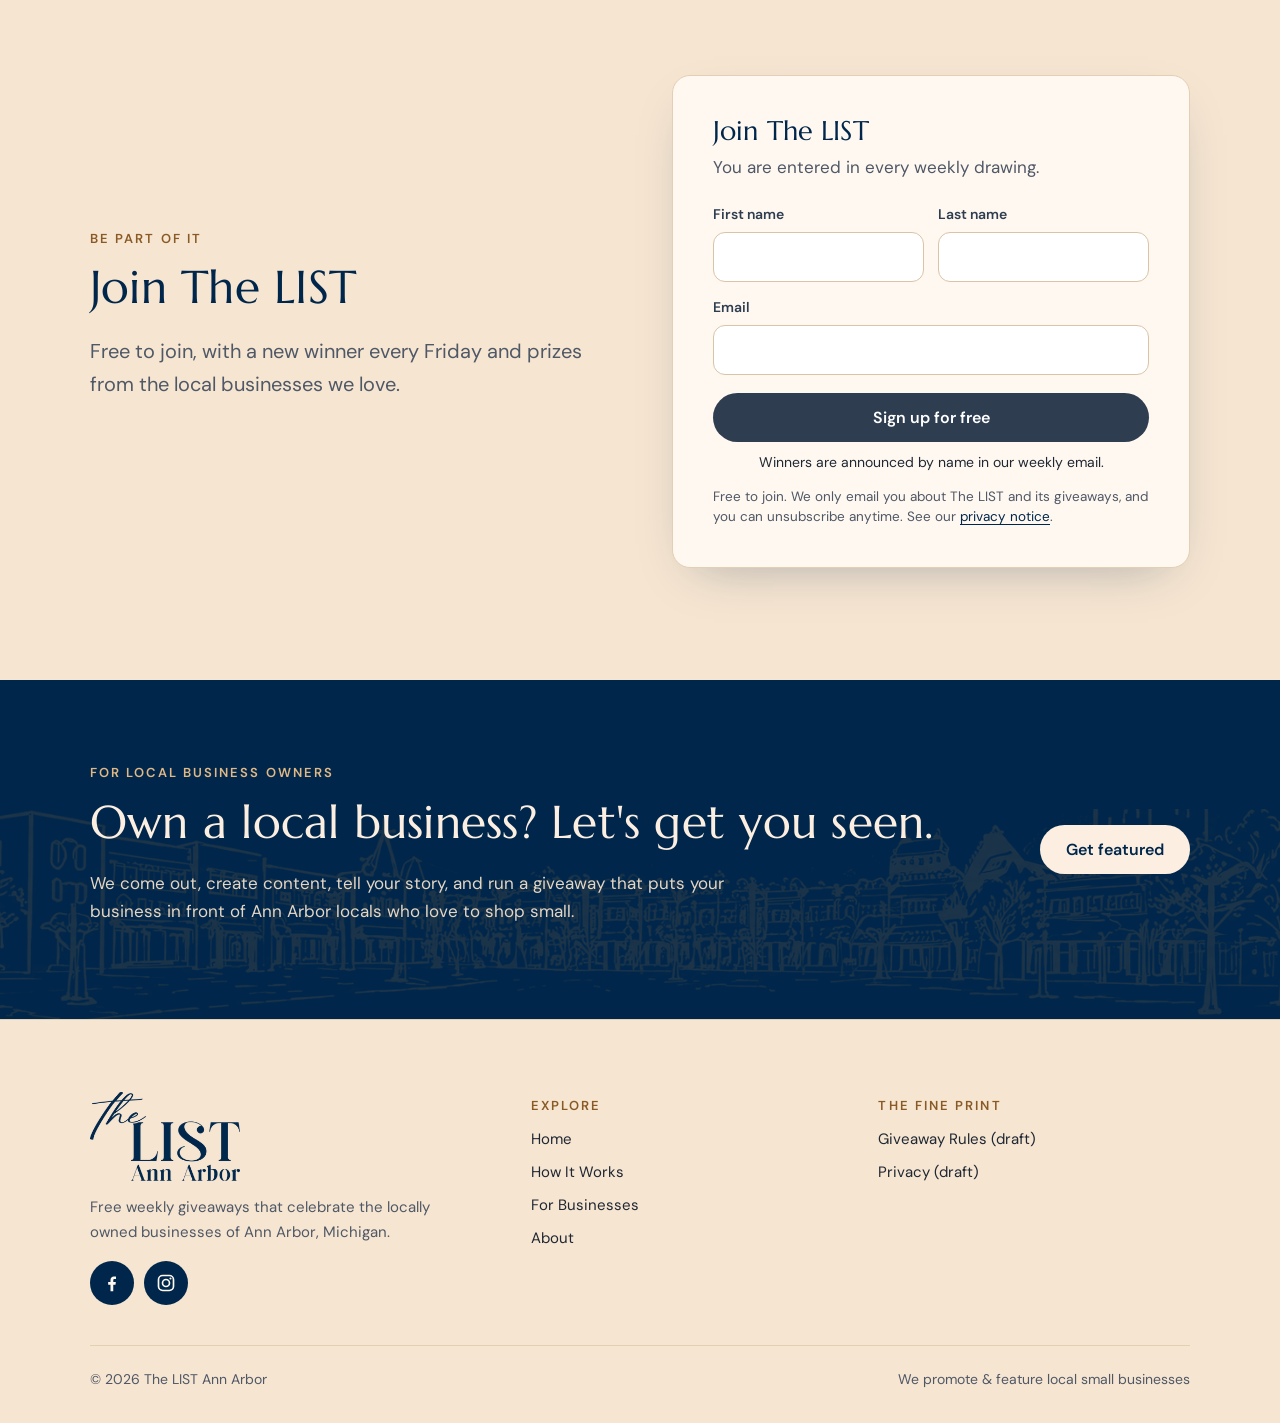
==== commit ca1f996c: "Write the brand as The LIST and move prize claims to 9 AM Monday" ====
--- a/about.html
+++ b/about.html
@@ -4,18 +4,18 @@
 <meta charset="utf-8">
 <meta name="viewport" content="width=device-width, initial-scale=1">
 <meta name="robots" content="noindex, nofollow">
-<title>About Us | Meet the Team | The List Ann Arbor</title>
-<meta name="description" content="Meet the people behind The List Ann Arbor, the free weekly giveaway founded by Dr. Nic Mueller to celebrate locally owned Ann Arbor businesses.">
+<title>About Us | Meet the Team | The LIST Ann Arbor</title>
+<meta name="description" content="Meet the people behind The LIST Ann Arbor, the free weekly giveaway founded by Dr. Nic Mueller to celebrate locally owned Ann Arbor businesses.">
 <meta name="theme-color" content="#FCEFE1">
 <meta property="og:type" content="website">
-<meta property="og:site_name" content="The List Ann Arbor">
-<meta property="og:title" content="About Us | Meet the Team | The List Ann Arbor">
-<meta property="og:description" content="Meet the people behind The List Ann Arbor, the free weekly giveaway founded by Dr. Nic Mueller to celebrate locally owned Ann Arbor businesses.">
+<meta property="og:site_name" content="The LIST Ann Arbor">
+<meta property="og:title" content="About Us | Meet the Team | The LIST Ann Arbor">
+<meta property="og:description" content="Meet the people behind The LIST Ann Arbor, the free weekly giveaway founded by Dr. Nic Mueller to celebrate locally owned Ann Arbor businesses.">
 <meta property="og:url" content="https://localember.github.io/the-list-ann-arbor-review/about.html">
 <meta property="og:image" content="https://localember.github.io/the-list-ann-arbor-review/assets/img/og-the-list-ann-arbor.jpg">
 <meta property="og:image:width" content="1200">
 <meta property="og:image:height" content="630">
-<meta property="og:image:alt" content="The List Ann Arbor logo above a line drawing of downtown Ann Arbor">
+<meta property="og:image:alt" content="The LIST Ann Arbor logo above a line drawing of downtown Ann Arbor">
 <meta name="twitter:card" content="summary_large_image">
 <link rel="icon" type="image/png" href="assets/img/favicon-64.png">
 <link rel="apple-touch-icon" href="assets/img/apple-touch-icon.png">
@@ -24,22 +24,22 @@
 <link href="https://fonts.googleapis.com/css2?family=DM+Sans:opsz,wght@9..40,400;9..40,500;9..40,600&family=Marcellus&display=swap" rel="stylesheet">
 <script>document.documentElement.className+=" js";</script>
 <link rel="stylesheet" href="assets/site.css">
-<script type="application/ld+json">{"@context": "https://schema.org", "@type": "Organization", "@id": "https://www.thelistannarbor.com/#organization", "name": "The List Ann Arbor", "alternateName": "The LIST", "url": "https://www.thelistannarbor.com/", "logo": "https://localember.github.io/the-list-ann-arbor-review/assets/img/the-list-logo-navy-560.png", "image": "https://localember.github.io/the-list-ann-arbor-review/assets/img/og-the-list-ann-arbor.jpg", "description": "A free weekly giveaway email list that features and promotes locally owned Ann Arbor businesses.", "areaServed": {"@type": "City", "name": "Ann Arbor", "containedInPlace": {"@type": "State", "name": "Michigan"}}, "founder": {"@type": "Person", "name": "Dr. Nic Mueller"}}</script>
+<script type="application/ld+json">{"@context": "https://schema.org", "@type": "Organization", "@id": "https://www.thelistannarbor.com/#organization", "name": "The LIST Ann Arbor", "alternateName": "The LIST", "url": "https://www.thelistannarbor.com/", "logo": "https://localember.github.io/the-list-ann-arbor-review/assets/img/the-list-logo-navy-560.png", "image": "https://localember.github.io/the-list-ann-arbor-review/assets/img/og-the-list-ann-arbor.jpg", "description": "A free weekly giveaway email list that features and promotes locally owned Ann Arbor businesses.", "areaServed": {"@type": "City", "name": "Ann Arbor", "containedInPlace": {"@type": "State", "name": "Michigan"}}, "founder": {"@type": "Person", "name": "Dr. Nic Mueller"}}</script>
 <script type="application/ld+json">{"@context": "https://schema.org", "@type": "Person", "name": "Dr. Nic Mueller", "jobTitle": "Founder", "image": "https://localember.github.io/the-list-ann-arbor-review/assets/img/dr-nic-mueller-500.webp", "worksFor": [{"@id": "https://www.thelistannarbor.com/#organization"}, {"@type": "MedicalBusiness", "name": "The Bridge Chiropractic", "url": "https://www.thebridgechiro.com/"}]}</script>
 </head>
 <body>
 <a class="skip" href="#main">Skip to content</a>
-<div class="preview-bar"><strong>Review preview</strong> for The List Ann Arbor. Not the live site. Forms are in demo mode and send nothing.</div>
+<div class="preview-bar"><strong>Review preview</strong> for The LIST Ann Arbor. Not the live site. Forms are in demo mode and send nothing.</div>
 <header class="site-header">
   <div class="wrap header-row">
-    <a class="brand" href="index.html" aria-label="The List Ann Arbor, home"><img src="assets/img/the-list-logo-navy-280.webp" srcset="assets/img/the-list-logo-navy-280.webp 280w, assets/img/the-list-logo-navy-560.webp 560w" sizes="70px" width="280" height="167" alt="The List Ann Arbor"></a>
+    <a class="brand" href="index.html" aria-label="The LIST Ann Arbor, home"><img src="assets/img/the-list-logo-navy-280.webp" srcset="assets/img/the-list-logo-navy-280.webp 280w, assets/img/the-list-logo-navy-560.webp 560w" sizes="70px" width="280" height="167" alt="The LIST Ann Arbor"></a>
     <button class="nav-toggle" type="button" aria-controls="site-nav" aria-expanded="false" aria-label="Open menu"><svg viewBox="0 0 24 24" aria-hidden="true"><path d="M3 6h18M3 12h18M3 18h18" stroke="currentColor" stroke-width="2" stroke-linecap="round"/></svg></button>
     <nav class="nav" id="site-nav" aria-label="Main">
       <a href="index.html">Home</a>
 <a href="how-the-list-works.html">How It Works</a>
 <a href="for-businesses.html">For Businesses</a>
 <a href="about.html" aria-current="page">About</a>
-      <a class="btn" href="index.html#join">Join free</a>
+      <a class="btn" href="index.html#join">Join The LIST</a>
     </nav>
   </div>
 </header>
@@ -47,9 +47,9 @@
 <section class="hero-simple" aria-labelledby="h1">
   <div class="wrap narrow center">
     <span class="eyebrow">Our story</span>
-    <h1 id="h1">About The List Ann Arbor</h1>
+    <h1 id="h1">About The LIST Ann Arbor</h1>
     <!-- PLACEHOLDER ABOUT TEXT: Ashley will send the real About description. This is drawn from the existing site copy. -->
-    <p class="lead">The List Ann Arbor is a free weekly giveaway that celebrates the locally owned businesses that give our city its character. Each week we feature a local business, share its story, and give one subscriber the chance to win something from it.</p>
+    <p class="lead">The LIST Ann Arbor is a free weekly giveaway that celebrates the locally owned businesses that give our city its character. Each week we feature a local business, share its story, and give one subscriber the chance to win something from it.</p>
   </div>
 </section>
 
@@ -73,8 +73,8 @@
         <div>
           <p class="role">Social Media and Operations Manager</p>
           <h3>Ashley</h3>
-          <p class="sub">The List Ann Arbor</p>
-          <p>Ashley keeps The List running week to week, from sharing featured businesses on social media to coordinating each giveaway. A full bio is coming soon.</p>
+          <p class="sub">The LIST Ann Arbor</p>
+          <p>Ashley keeps The LIST running week to week, from sharing featured businesses on social media to coordinating each giveaway. A full bio is coming soon.</p>
         </div>
       </article>
     </div>
@@ -85,12 +85,12 @@
   <div class="wrap split split-even">
     <div class="reveal">
       <span class="eyebrow">Be part of it</span>
-      <h2 id="joinabout-h">Join The List</h2>
+      <h2 id="joinabout-h">Join The LIST</h2>
       <p class="lead">Free to join, with a new winner every Friday and prizes from the local businesses we love.</p>
     </div>
     <div class="card form-card" id="join-about">
   <div class="form-body">
-    <h3>Sign up for free</h3>
+    <h3>Join The LIST</h3>
     <p class="form-intro">You are entered in every weekly drawing.</p>
     <!-- LEAD FORM (consumer). PREVIEW: no action, nothing posts. At launch site.js sends this to the GHL webhook (LEAD_WEBHOOK_URL). -->
     <form data-lead-form="consumer" autocomplete="on">
@@ -101,14 +101,14 @@
         <div class="field"><label for="join-about-ln">Last name</label><input id="join-about-ln" name="last_name" type="text" autocomplete="family-name" required></div>
         <div class="field full"><label for="join-about-em">Email</label><input id="join-about-em" name="email" type="email" autocomplete="email" inputmode="email" required></div>
       </div>
-      <div class="form-actions"><button class="btn" type="submit">Sign up for free</button></div>
-      <p class="fine">Free to join. We only email you about The List and its giveaways, and you can unsubscribe anytime. See our <a href="privacy.html">privacy notice</a>.</p>
+      <div class="form-actions"><button class="btn" type="submit">Sign up for free</button><p class="claim-note">Winners are announced by name in our weekly email.</p></div>
+      <p class="fine">Free to join. We only email you about The LIST and its giveaways, and you can unsubscribe anytime. See our <a href="privacy.html">privacy notice</a>.</p>
     </form>
   </div>
   <div class="form-success" role="status" aria-live="polite">
     <svg viewBox="0 0 56 56" aria-hidden="true"><circle cx="28" cy="28" r="27" fill="#EEDDC1"/><path d="M17 29l7.5 7.5L40 21" fill="none" stroke="#00274B" stroke-width="3.2" stroke-linecap="round" stroke-linejoin="round"/></svg>
-    <h3>You are on The List!</h3>
-    <p>Watch your inbox on Fridays. If you win, we will email you, and you will have until Wednesday to claim your prize.</p>
+    <h3>You are on The LIST!</h3>
+    <p>Watch your inbox on Fridays. If you win, reply to your winner email by 9 AM Monday to claim your prize.</p>
     <p class="demo-note">Preview only: this form is in demo mode and nothing was sent.</p>
   </div>
 </div>
@@ -130,11 +130,11 @@
   <div class="wrap">
     <div class="foot-grid">
       <div class="foot-brand">
-        <img src="assets/img/the-list-logo-navy-280.webp" width="280" height="167" alt="The List Ann Arbor" loading="lazy">
+        <img src="assets/img/the-list-logo-navy-280.webp" width="280" height="167" alt="The LIST Ann Arbor" loading="lazy">
         <p>Free weekly giveaways that celebrate the locally owned businesses of Ann Arbor, Michigan.</p>
-        <ul class="social" aria-label="Follow The List Ann Arbor">
-          <li><a href="https://www.facebook.com/profile.php?id=61572374563924" target="_blank" rel="noopener noreferrer" aria-label="The List Ann Arbor on Facebook"><svg viewBox="0 0 24 24" aria-hidden="true" focusable="false"><path fill="currentColor" d="M13.5 22v-8h2.7l.4-3.2h-3.1V8.8c0-.9.3-1.6 1.6-1.6h1.7V4.4c-.3 0-1.3-.1-2.5-.1-2.5 0-4.1 1.5-4.1 4.2v2.3H7.4V14h2.8v8z"/></svg></a></li>
-          <li><a href="https://www.instagram.com/thelist_annarbor/" target="_blank" rel="noopener noreferrer" aria-label="The List Ann Arbor on Instagram"><svg viewBox="0 0 24 24" aria-hidden="true" focusable="false"><rect x="3" y="3" width="18" height="18" rx="5" fill="none" stroke="currentColor" stroke-width="2"/><circle cx="12" cy="12" r="4.2" fill="none" stroke="currentColor" stroke-width="2"/><circle cx="17.4" cy="6.6" r="1.3" fill="currentColor"/></svg></a></li>
+        <ul class="social" aria-label="Follow The LIST Ann Arbor">
+          <li><a href="https://www.facebook.com/profile.php?id=61572374563924" target="_blank" rel="noopener noreferrer" aria-label="The LIST Ann Arbor on Facebook"><svg viewBox="0 0 24 24" aria-hidden="true" focusable="false"><path fill="currentColor" d="M13.5 22v-8h2.7l.4-3.2h-3.1V8.8c0-.9.3-1.6 1.6-1.6h1.7V4.4c-.3 0-1.3-.1-2.5-.1-2.5 0-4.1 1.5-4.1 4.2v2.3H7.4V14h2.8v8z"/></svg></a></li>
+          <li><a href="https://www.instagram.com/thelist_annarbor/" target="_blank" rel="noopener noreferrer" aria-label="The LIST Ann Arbor on Instagram"><svg viewBox="0 0 24 24" aria-hidden="true" focusable="false"><rect x="3" y="3" width="18" height="18" rx="5" fill="none" stroke="currentColor" stroke-width="2"/><circle cx="12" cy="12" r="4.2" fill="none" stroke="currentColor" stroke-width="2"/><circle cx="17.4" cy="6.6" r="1.3" fill="currentColor"/></svg></a></li>
         </ul>
       </div>
       <div>
@@ -152,11 +152,11 @@
           <li><a href="giveaway-rules.html">Giveaway Rules (draft)</a></li>
           <li><a href="privacy.html">Privacy (draft)</a></li>
         </ul>
-        <!-- PLACEHOLDER: a contact email goes here once The List provides it. -->
+        <!-- PLACEHOLDER: a contact email goes here once The LIST provides it. -->
       </div>
     </div>
     <div class="foot-bottom">
-      <span>&copy; 2026 The List Ann Arbor</span>
+      <span>&copy; 2026 The LIST Ann Arbor</span>
       <span>We promote &amp; feature local small businesses</span>
     </div>
   </div>
--- a/assets/site.css
+++ b/assets/site.css
@@ -95,6 +95,7 @@
 .field input:user-invalid{border-color:#B3261E}
 .form-actions{margin-top:18px}
 .form-actions .btn{width:100%}
+.form-actions .claim-note{margin:10px 0 0;font-size:14px;line-height:1.45;color:var(--ink);text-align:center}
 .fine{font-size:13.5px;color:var(--muted);margin:14px 0 0;line-height:1.5}
 .hp{position:absolute;left:-5000px;width:1px;height:1px;overflow:hidden}
 .form-success{display:none;text-align:center;padding:12px 4px}
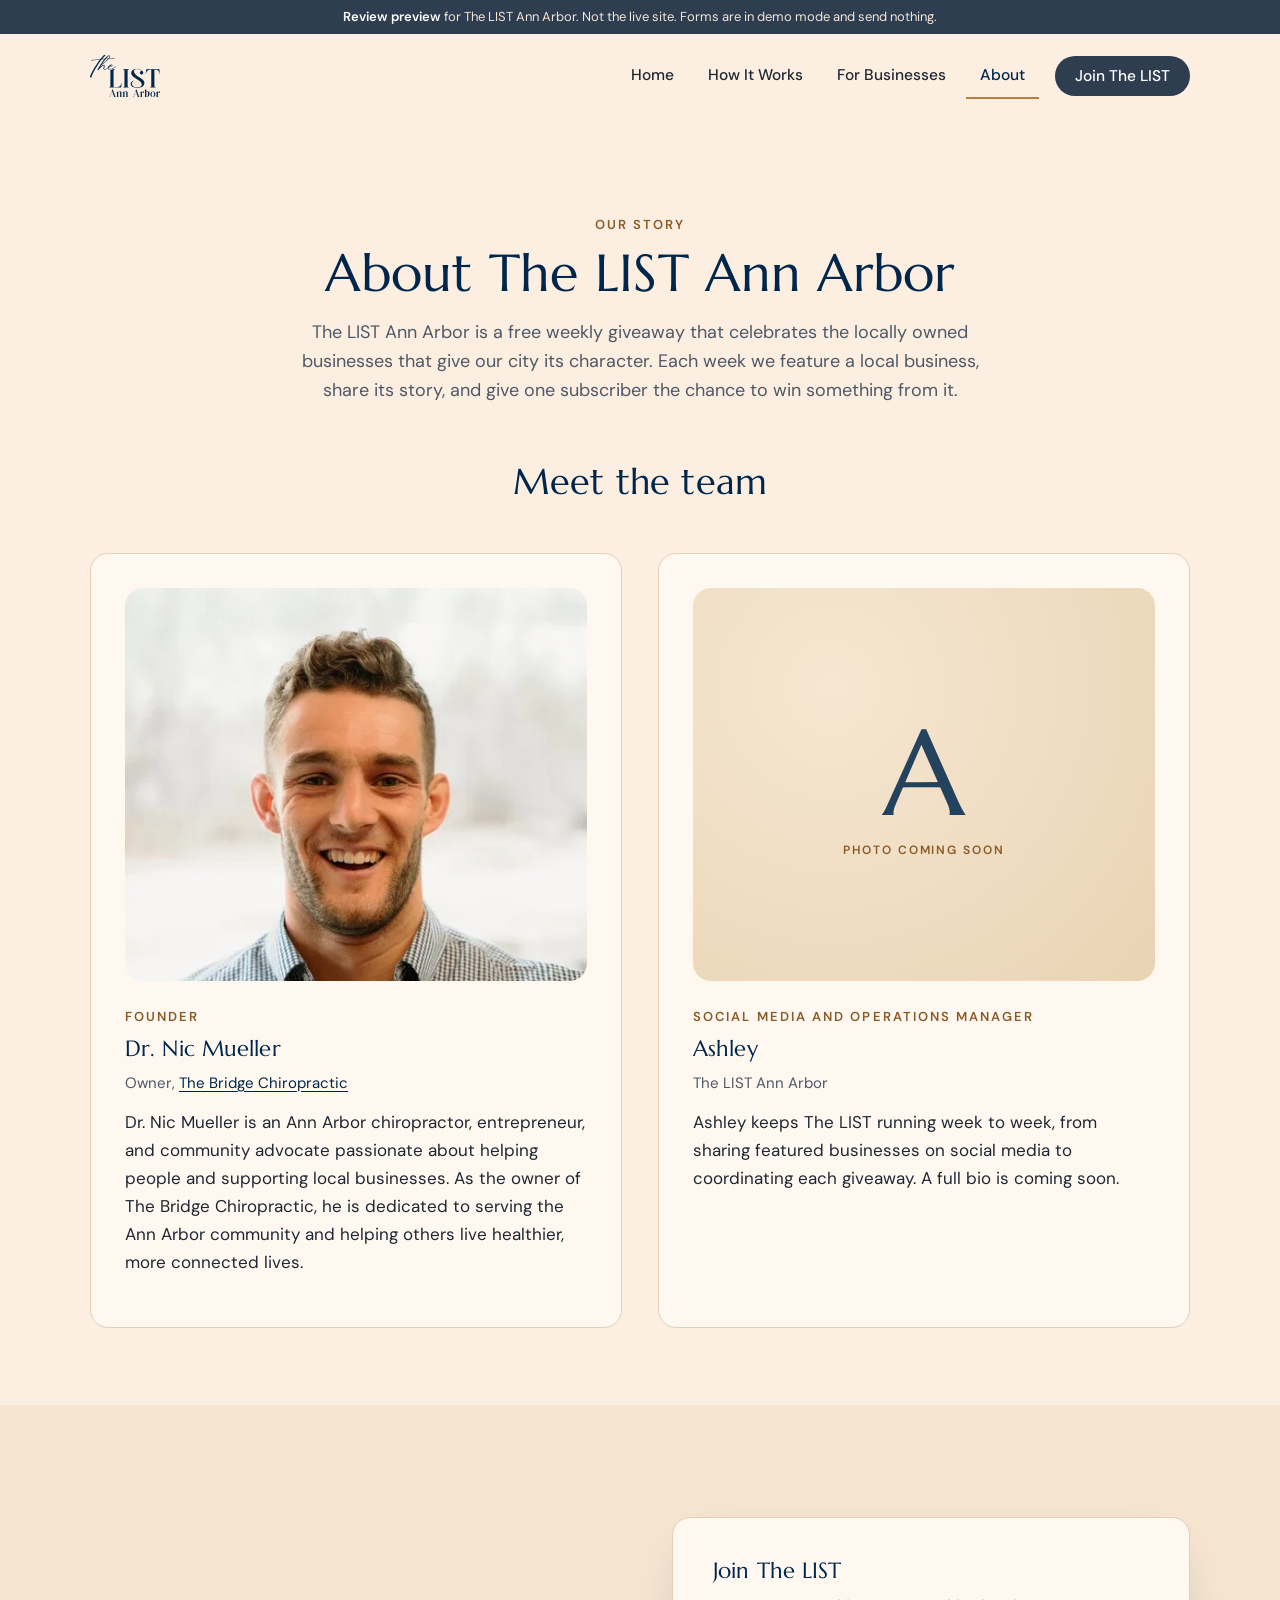
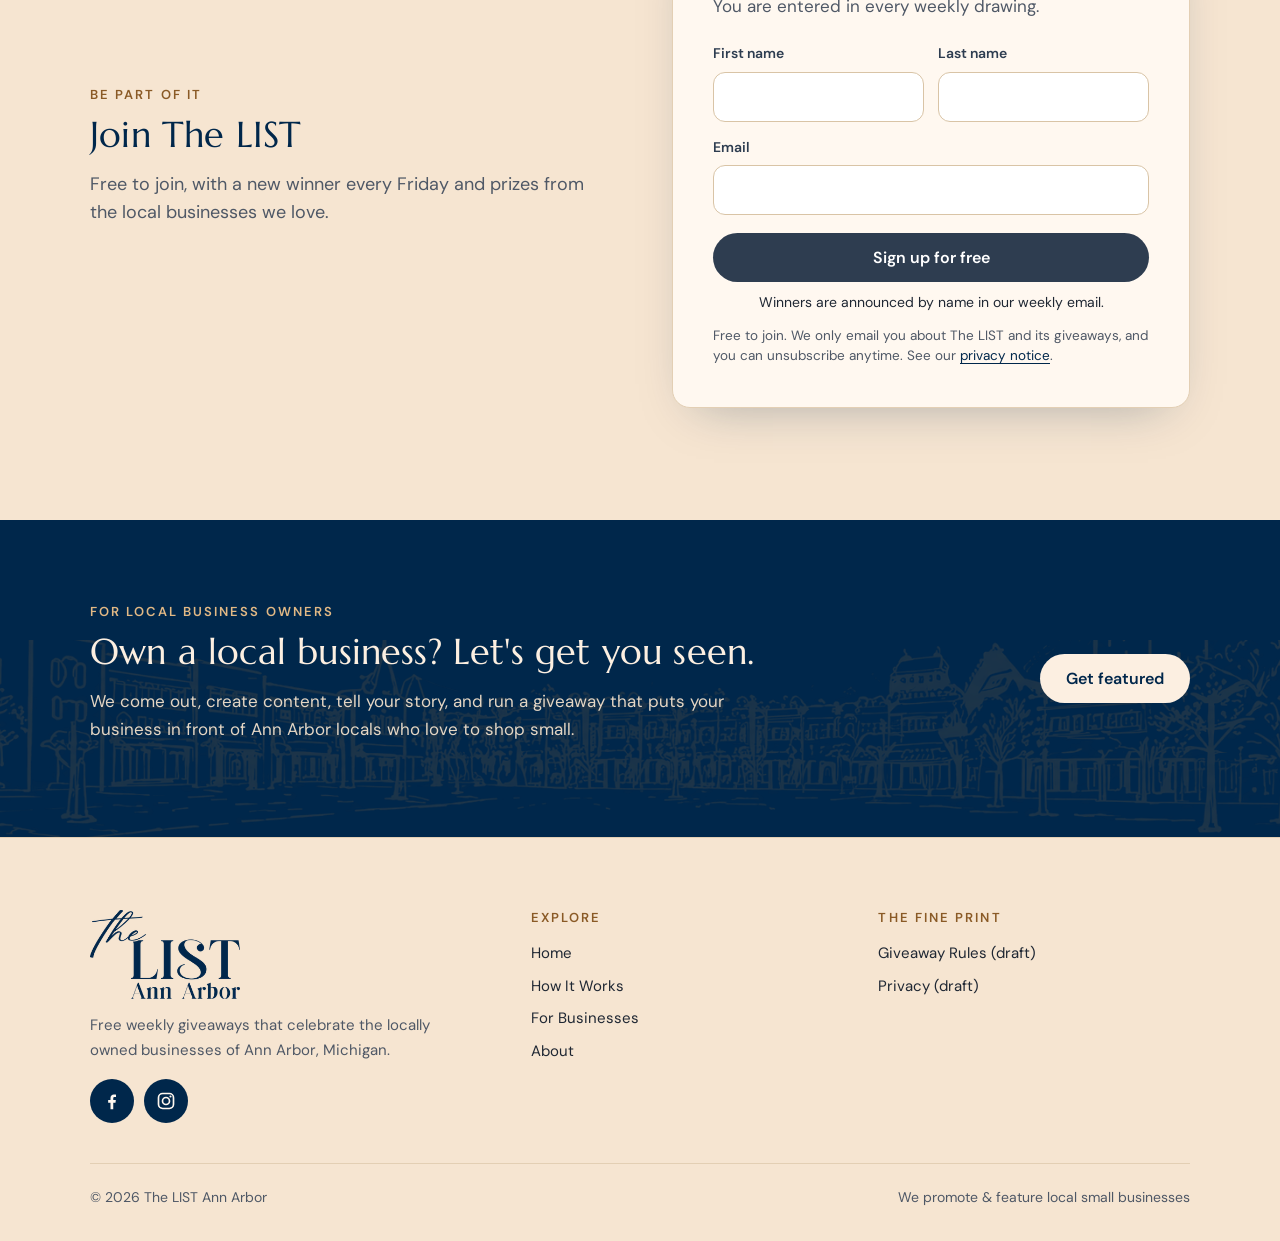
==== commit ba206153: "Unify headings onto one type scale across every page" ====
--- a/about.html
+++ b/about.html
@@ -55,7 +55,7 @@
 
 <section class="section-tight" aria-labelledby="team-h" style="padding-top:0">
   <div class="wrap">
-    <h2 id="team-h" class="center" style="margin-bottom:clamp(28px,4vw,48px)">Meet the team</h2>
+    <h2 id="team-h" class="section-head center">Meet the team</h2>
     <div class="people">
       <article class="person reveal">
         <!-- Headshot from the current site. Professional headshots are planned and will replace this. -->
@@ -118,7 +118,7 @@
 <section class="section-tight biz-band" aria-labelledby="biz-h">
   <div class="wrap biz-grid">
     <div>
-      <span class="eyebrow" style="color:#E2B985">For local business owners</span>
+      <span class="eyebrow">For local business owners</span>
       <h2 id="biz-h">Own a local business? Let's get you seen.</h2>
       <p>We come out, create content, tell your story, and run a giveaway that puts your business in front of Ann Arbor locals who love to shop small.</p>
     </div>
--- a/assets/site.css
+++ b/assets/site.css
@@ -7,6 +7,11 @@
   --wrap:1180px; --pad:clamp(20px,5vw,40px);
   --serif:"Marcellus",Georgia,"Times New Roman",serif;
   --sans:"DM Sans",system-ui,-apple-system,"Segoe UI",Roboto,Arial,sans-serif;
+  /* Three heading sizes for the whole preview, plus body. Do not add a one-off size. */
+  --fs-h1:clamp(36px,2.1vw + 28px,52px);
+  --fs-h2:clamp(28px,1.1vw + 22px,36px);
+  --fs-h3:clamp(20px,0.35vw + 18px,23px);
+  --fs-eyebrow:13px;
 }
 *,*::before,*::after{box-sizing:border-box}
 html{-webkit-text-size-adjust:100%;scroll-behavior:smooth;scroll-padding-top:96px}
@@ -15,17 +20,16 @@
 a{color:var(--navy);text-underline-offset:3px}
 a:hover{color:var(--gold-text)}
 :focus-visible{outline:3px solid var(--gold);outline-offset:3px;border-radius:6px}
-h1,h2,h3{font-family:var(--serif);font-weight:400;color:var(--navy);line-height:1.12;margin:0 0 .45em;letter-spacing:.005em}
-h1{font-size:clamp(38px,6.2vw,66px)}
-h1,h2,h3{text-wrap:balance}
-h2{font-size:clamp(30px,4.2vw,46px)}
-h3{font-size:clamp(22px,2.4vw,27px)}
+h1,h2,h3{font-family:var(--serif);font-weight:400;color:var(--navy);line-height:1.15;margin:0 0 .4em;letter-spacing:.005em;text-wrap:balance}
+h1{font-size:var(--fs-h1)}
+h2{font-size:var(--fs-h2)}
+h3{font-size:var(--fs-h3)}
 p{margin:0 0 1em}
 .wrap{max-width:var(--wrap);margin:0 auto;padding:0 var(--pad)}
 .narrow{max-width:760px}
 .center{text-align:center}
-.eyebrow{display:inline-block;font:600 13px/1.2 var(--sans);letter-spacing:.16em;text-transform:uppercase;color:var(--gold-text);margin-bottom:16px}
-.lead{font-size:clamp(18px,1.6vw,20px);color:var(--muted);max-width:60ch}
+.eyebrow,.person .role{display:inline-block;font-family:var(--sans);font-weight:600;font-size:var(--fs-eyebrow);line-height:1.3;letter-spacing:.16em;text-transform:uppercase;color:var(--gold-text);margin:0 0 10px}
+.lead{font-size:18px;font-weight:400;line-height:1.6;color:var(--muted);max-width:62ch;margin-top:0}
 .center .lead{margin-left:auto;margin-right:auto}
 .skip{position:absolute;left:-999px;top:0;background:var(--navy);color:#fff;padding:10px 16px;z-index:100}
 .skip:focus{left:12px;top:12px}
@@ -69,7 +73,7 @@
 /* hero */
 .hero{padding:clamp(40px,6vw,80px) 0 0;position:relative}
 .hero-grid{display:grid;grid-template-columns:1.08fr .92fr;gap:clamp(32px,5vw,72px);align-items:center}
-.hero h1{margin-bottom:.35em}
+.hero h1,.hero-simple h1{margin-bottom:.28em}
 .hero-home{grid-template-areas:"text form" "ticks form";row-gap:0}
 .hero-home .hero-text{grid-area:text;align-self:end}
 .hero-home .hero-ticks{grid-area:ticks;align-self:start;margin-top:4px}
@@ -84,7 +88,7 @@
 
 /* cards + forms */
 .card{background:var(--cream-hi);border:1px solid var(--line);border-radius:var(--radius);box-shadow:var(--shadow);padding:clamp(24px,3.4vw,40px)}
-.form-card h2,.form-card h3{margin-bottom:.25em}
+.form-card h2,.form-card h3{font-size:var(--fs-h3)}
 .form-card .form-intro{color:var(--muted);margin-bottom:22px}
 .form-grid{display:grid;grid-template-columns:1fr 1fr;gap:14px 14px}
 .form-grid .full{grid-column:1/-1}
@@ -100,7 +104,7 @@
 .hp{position:absolute;left:-5000px;width:1px;height:1px;overflow:hidden}
 .form-success{display:none;text-align:center;padding:12px 4px}
 .form-success svg{width:56px;height:56px;margin:0 auto 12px}
-.form-success h3{margin-bottom:.3em}
+.form-success h3{margin-bottom:.4em}
 .form-success p{color:var(--muted);margin-bottom:.4em}
 .form-success .demo-note{font-size:13px;color:var(--gold-text);margin-top:10px}
 .is-sent .form-body{display:none}
@@ -110,7 +114,7 @@
 .steps{display:grid;grid-template-columns:repeat(3,1fr);gap:clamp(18px,2.4vw,28px);counter-reset:s}
 .step{background:var(--cream-hi);border:1px solid var(--line);border-radius:var(--radius);padding:30px 28px 28px;position:relative}
 .step-num{font:400 54px/1 var(--serif);color:var(--gold);display:block;margin-bottom:14px}
-.step h3{margin-bottom:.35em}
+.step h3{margin-bottom:.4em}
 .step p{color:var(--muted);margin:0}
 .steps-foot{margin-top:34px}
 
@@ -118,9 +122,9 @@
 .rules{display:grid;gap:18px;margin-top:8px}
 .rule{display:grid;grid-template-columns:auto 1fr;gap:22px;align-items:start;background:var(--cream-hi);border:1px solid var(--line);border-radius:var(--radius);padding:26px 28px}
 .rule .step-num{margin:0;font-size:46px;min-width:40px}
-.rule h3{margin-bottom:.25em}
+.rule h3{margin-bottom:.4em}
 .rule p{margin:0;color:var(--muted)}
-.odds{font-family:var(--serif);font-size:22px;color:var(--navy);margin-top:30px}
+.odds{font-family:var(--serif);font-size:18px;font-weight:400;color:var(--navy);margin-top:30px}
 
 /* featured strip */
 .featured{display:grid;grid-template-columns:repeat(4,1fr);gap:20px}
@@ -129,7 +133,7 @@
 .feature-art svg{width:68px;height:68px}
 .chip{position:absolute;top:12px;left:12px;background:rgba(255,248,240,.92);color:var(--gold-text);font:600 11.5px/1 var(--sans);letter-spacing:.12em;text-transform:uppercase;padding:7px 10px;border-radius:999px}
 .feature-body{padding:20px 20px 22px}
-.feature-body h3{font-size:22px;margin-bottom:.25em}
+.feature-body h3{margin-bottom:.4em}
 .feature-body p{margin:0;font-size:15px;color:var(--muted)}
 .placeholder-note{margin-top:26px;font-size:14px;color:var(--muted);font-style:italic}
 
@@ -151,8 +155,7 @@
 .people{display:grid;grid-template-columns:1fr 1fr;gap:clamp(20px,3vw,36px)}
 .person{background:var(--cream-hi);border:1px solid var(--line);border-radius:var(--radius);padding:clamp(22px,3vw,34px);display:flex;flex-direction:column;gap:20px}
 .person .portrait{max-width:none;width:100%;aspect-ratio:4/3.4;box-shadow:none}
-.person .role{font:600 13px/1.3 var(--sans);letter-spacing:.14em;text-transform:uppercase;color:var(--gold-text);margin:0 0 4px}
-.person h3{font-size:clamp(28px,3vw,34px);margin-bottom:.2em}
+.person h3{margin-bottom:.4em}
 .person .sub{font-size:15px;color:var(--muted);margin-bottom:12px}
 .person p{color:var(--ink)}
 .monogram{display:grid;place-items:center;text-align:center;background:radial-gradient(circle at 30% 25%,#F6E7D2,#E9D3B3)}
@@ -164,13 +167,13 @@
 .biz-band::after{content:"";position:absolute;inset:auto 0 0 0;height:62%;background:url(img/ann-arbor-drawing-1600.webp) center bottom/min(1400px,140%) auto no-repeat;opacity:.16;pointer-events:none}
 .biz-band .wrap{position:relative;z-index:1}
 .biz-band h2{color:var(--cream)}
+.biz-band .eyebrow{color:#E2B985}
 .biz-band p{color:#E4D6C4;max-width:58ch}
 .biz-grid{display:flex;align-items:center;justify-content:space-between;gap:28px 48px;flex-wrap:wrap}
 
 /* includes */
 .includes{display:grid;grid-template-columns:repeat(3,1fr);gap:22px}
 .include{border-top:2px solid var(--gold);padding-top:20px}
-.include h3{font-size:24px}
 .include p{color:var(--muted);margin:0}
 .logo-panel{background:var(--cream-hi);border:1px solid var(--line);border-radius:var(--radius);box-shadow:var(--shadow);padding:clamp(28px,4vw,52px);display:grid;place-items:center;gap:18px}
 .logo-panel img.logo{width:min(320px,80%)}
@@ -179,7 +182,8 @@
 /* legal drafts */
 .draft-flag{background:#FFF3D6;border:1.5px dashed var(--gold);border-radius:14px;padding:16px 20px;color:#5C3D17;font-size:15px;margin-bottom:34px}
 .draft-flag strong{color:#3E290E}
-.legal h2{font-size:clamp(24px,2.6vw,30px);margin-top:1.6em}
+.legal h2{margin-top:1.35em}
+.legal h2:first-of-type{margin-top:0}
 .legal p,.legal li{color:var(--ink)}
 .legal ul{padding-left:1.2em}
 .tbd{background:#FBE7C2;padding:0 .25em;border-radius:4px}
@@ -189,7 +193,7 @@
 .foot-grid{display:grid;grid-template-columns:1.3fr 1fr 1fr;gap:36px}
 .foot-brand img{width:150px;margin-bottom:14px}
 .foot-brand p{color:var(--muted);max-width:34ch}
-.site-footer h2{font:600 13px/1.2 var(--sans);letter-spacing:.16em;text-transform:uppercase;color:var(--gold-text);margin:6px 0 14px}
+.site-footer h2{font-family:var(--sans);font-weight:600;font-size:var(--fs-eyebrow);line-height:1.3;letter-spacing:.16em;text-transform:uppercase;color:var(--gold-text);margin:0 0 14px}
 .site-footer ul{list-style:none;margin:0;padding:0;display:grid;gap:8px}
 .site-footer a{color:var(--ink);text-decoration:none}
 .site-footer a:hover{color:var(--navy);text-decoration:underline}
@@ -237,7 +241,6 @@
   .form-grid{grid-template-columns:1fr}
   .featured{grid-template-columns:1fr 1fr;gap:12px}
   .feature-body{padding:14px 14px 16px}
-  .feature-body h3{font-size:18px}
   .feature-body p{font-size:13.5px}
   .feature-art svg{width:48px;height:48px}
   .chip{top:8px;left:8px;font-size:10px;padding:6px 8px}
@@ -252,7 +255,6 @@
   .skyline img{width:140%;max-width:none;margin-left:-38%}
   .step{display:grid;grid-template-columns:44px 1fr;column-gap:14px;padding:22px 20px}
   .step .step-num{grid-row:1/3;font-size:44px;margin:0}
-  .step h3{font-size:22px}
   .split .portrait{aspect-ratio:5/4}
   .split .portrait img{object-position:50% 30%}
 }
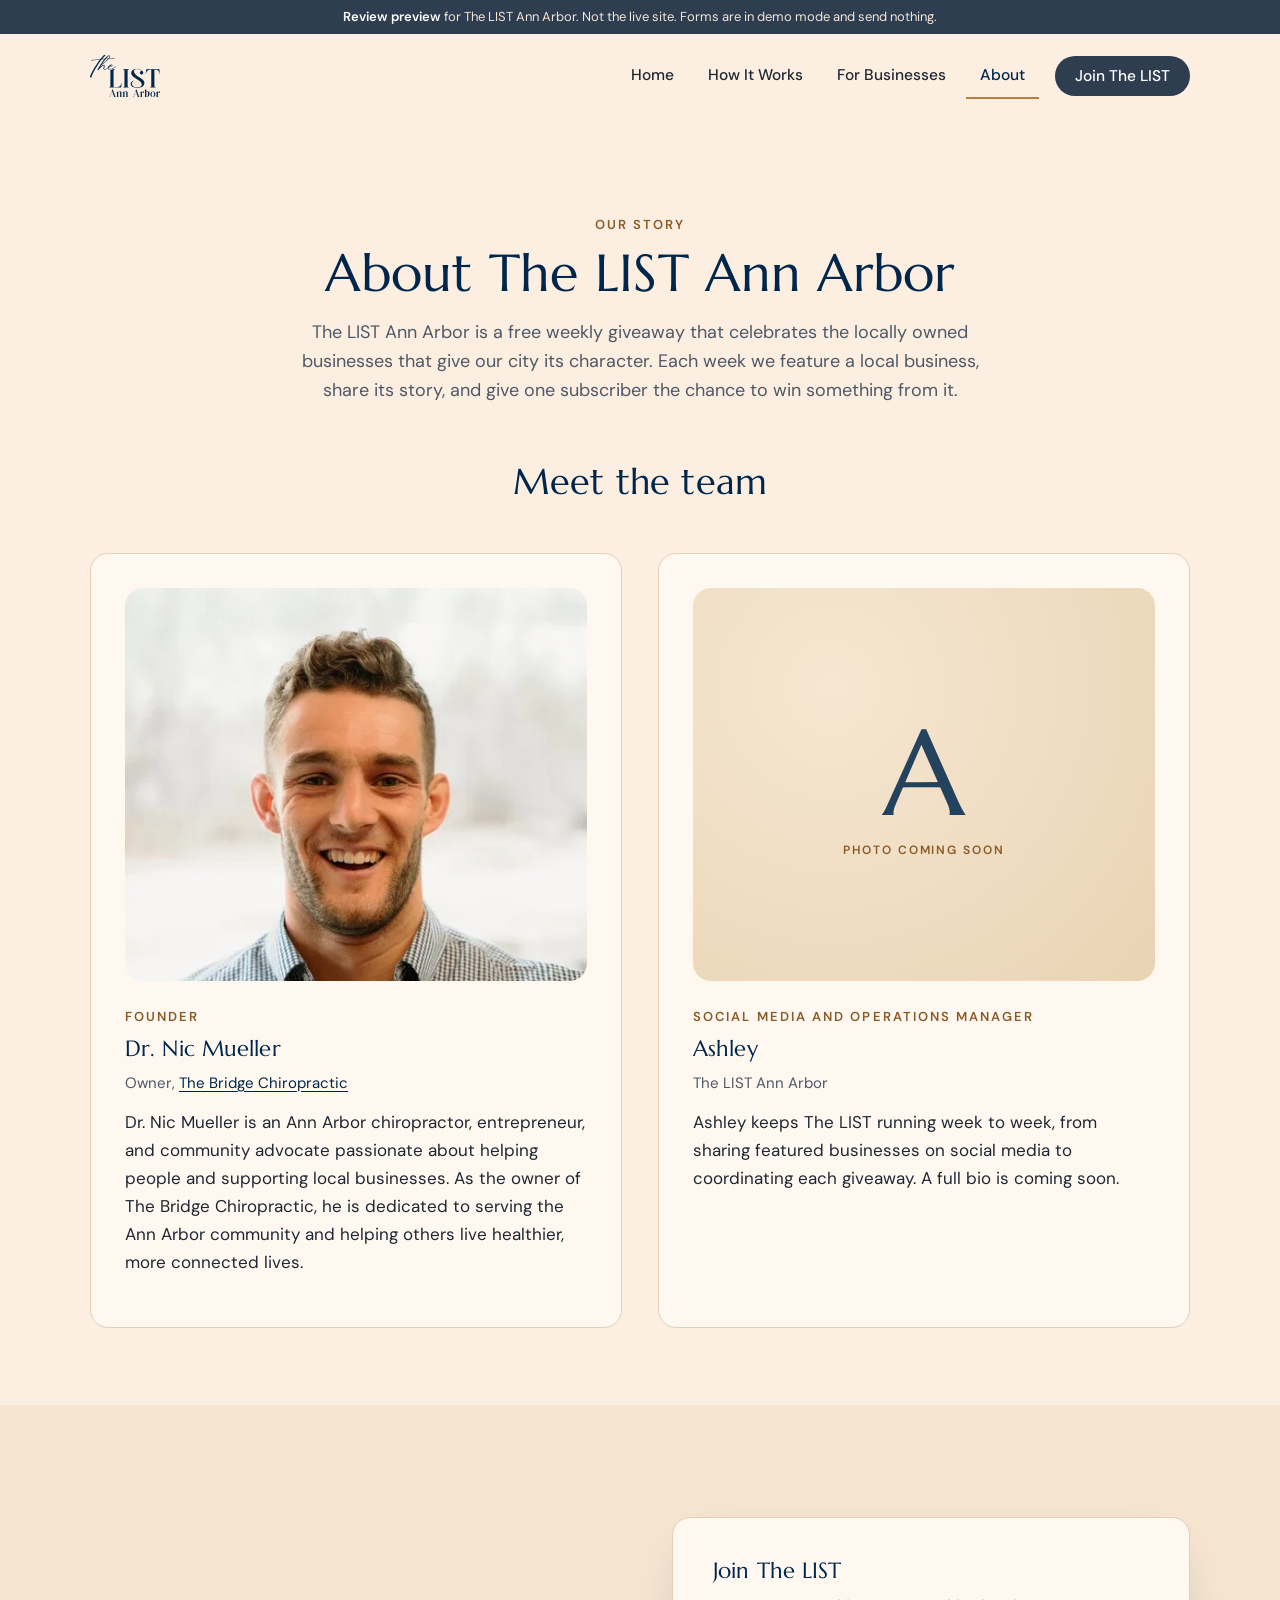
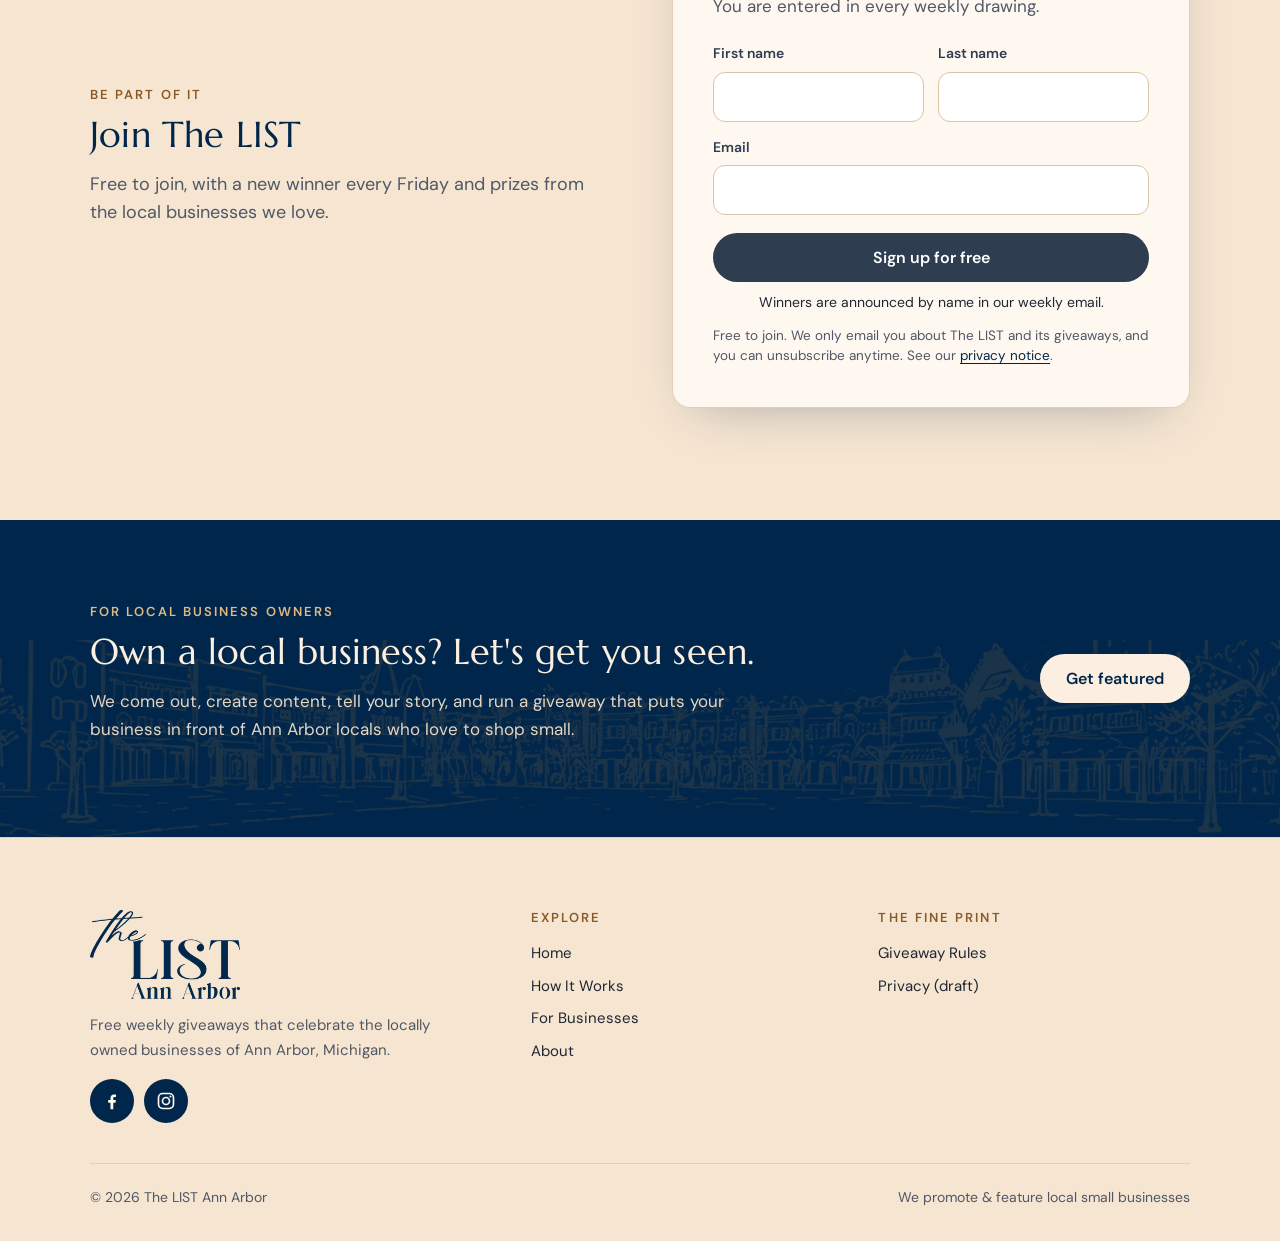
==== commit 2e50f507: "Fold giveaway rules into How It Works and remove the rules page (TL-2026-11-02e)" ====
--- a/about.html
+++ b/about.html
@@ -149,7 +149,7 @@
       <div>
         <h2>The fine print</h2>
         <ul>
-          <li><a href="giveaway-rules.html">Giveaway Rules (draft)</a></li>
+          <li><a href="how-the-list-works.html#rules">Giveaway Rules</a></li>
           <li><a href="privacy.html">Privacy (draft)</a></li>
         </ul>
         <!-- PLACEHOLDER: a contact email goes here once The LIST provides it. -->
--- a/assets/site.css
+++ b/assets/site.css
@@ -85,6 +85,8 @@
 .skyline img{width:100%;max-width:1180px;margin:0 auto}
 .skyline-caption{border-top:1px solid var(--gold);max-width:760px;margin:0 auto;padding:16px var(--pad) 0;text-align:center;font:600 12.5px/1.4 var(--sans);letter-spacing:.2em;text-transform:uppercase;color:var(--navy)}
 .hero-simple{padding:clamp(48px,7vw,96px) 0 clamp(24px,3vw,40px)}
+/* How It Works hero only: about 8px under the shared h1 (TL-2026-11-02c scale). */
+.hero-how h1{font-size:calc(var(--fs-h1) - 8px)}
 
 /* cards + forms */
 .card{background:var(--cream-hi);border:1px solid var(--line);border-radius:var(--radius);box-shadow:var(--shadow);padding:clamp(24px,3.4vw,40px)}
@@ -127,9 +129,10 @@
 .odds{font-family:var(--serif);font-size:18px;font-weight:400;color:var(--navy);margin-top:30px}
 
 /* featured strip */
-.featured{display:grid;grid-template-columns:repeat(4,1fr);gap:20px}
-.feature{background:var(--cream-hi);border:1px solid var(--line);border-radius:var(--radius);overflow:hidden;display:flex;flex-direction:column}
-.feature-art{aspect-ratio:4/3;background:linear-gradient(160deg,#F3E2CA,#EAD3B2);display:grid;place-items:center;position:relative}
+.featured{display:grid;grid-template-columns:repeat(4,minmax(0,1fr));gap:20px}
+.feature{background:var(--cream-hi);border:1px solid var(--line);border-radius:var(--radius);overflow:hidden;display:flex;flex-direction:column;min-width:0}
+.feature-art{aspect-ratio:4/3;background:#fff;position:relative;min-width:0;overflow:hidden}
+.feature-art img{position:absolute;inset:0;width:100%;height:100%;object-fit:contain}
 .feature-art svg{width:68px;height:68px}
 .chip{position:absolute;top:12px;left:12px;background:rgba(255,248,240,.92);color:var(--gold-text);font:600 11.5px/1 var(--sans);letter-spacing:.12em;text-transform:uppercase;padding:7px 10px;border-radius:999px}
 .feature-body{padding:20px 20px 22px}
@@ -210,7 +213,7 @@
 
 /* ---------- responsive ---------- */
 @media (max-width:1020px){
-  .featured{grid-template-columns:repeat(2,1fr)}
+  .featured{grid-template-columns:repeat(2,minmax(0,1fr))}
   .quotes{grid-template-columns:1fr;max-width:640px;margin:0 auto}
 }
 @media (max-width:900px){
@@ -239,7 +242,7 @@
   .header-row{min-height:72px;padding-top:12px;padding-bottom:12px}
   .brand img{width:70px}
   .form-grid{grid-template-columns:1fr}
-  .featured{grid-template-columns:1fr 1fr;gap:12px}
+  .featured{grid-template-columns:minmax(0,1fr) minmax(0,1fr);gap:12px}
   .feature-body{padding:14px 14px 16px}
   .feature-body p{font-size:13.5px}
   .feature-art svg{width:48px;height:48px}
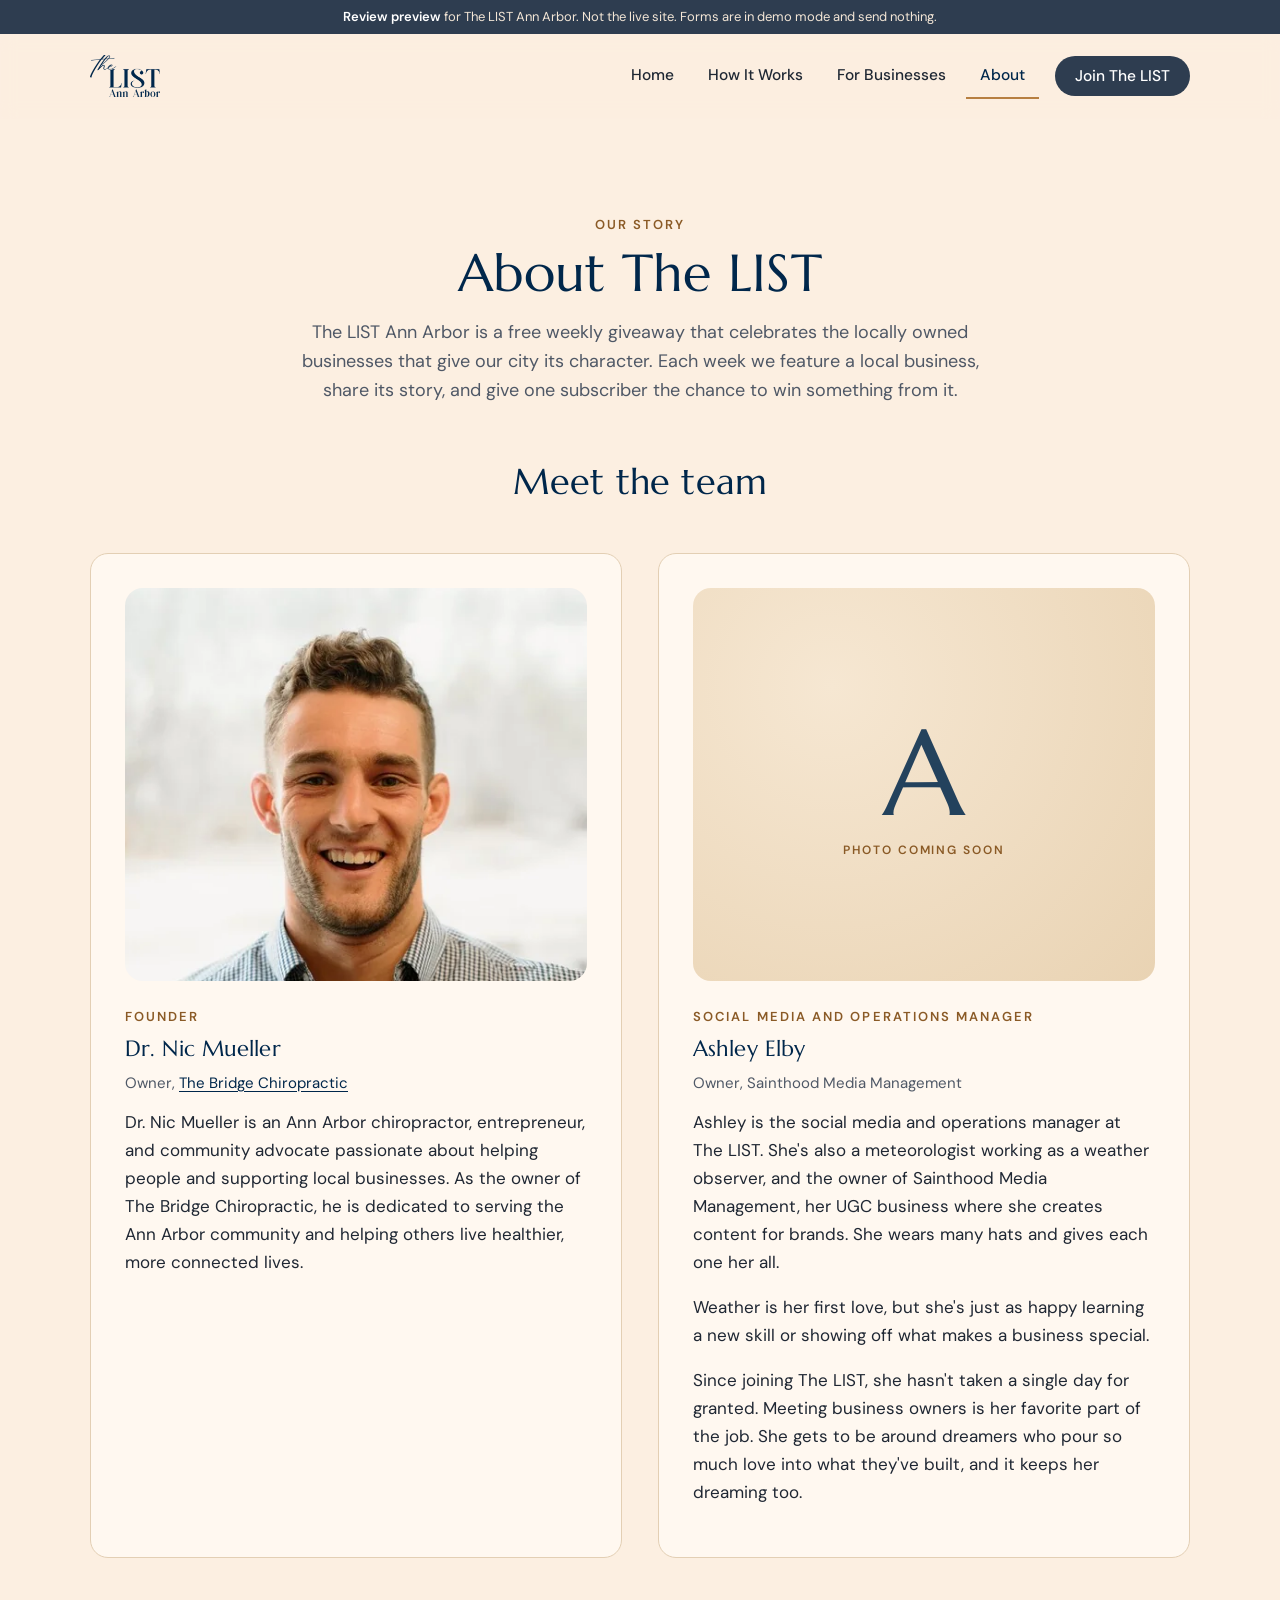
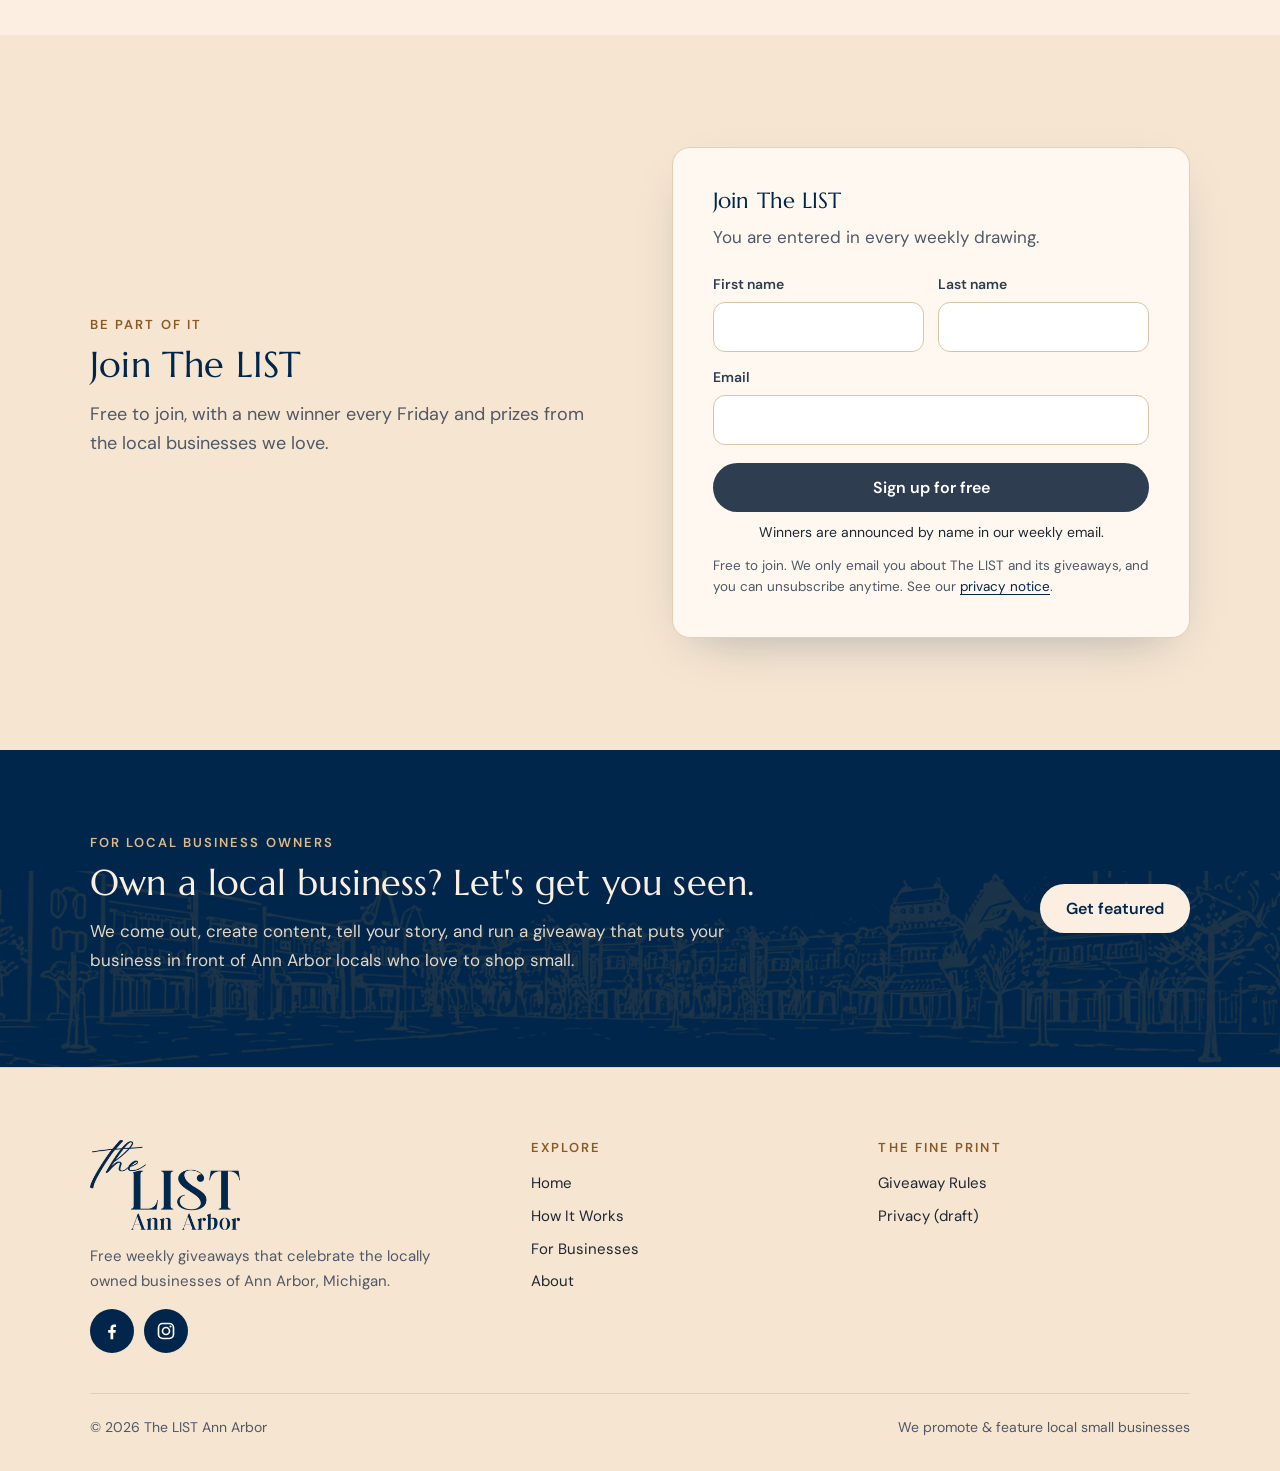
==== commit 55d0a383: "Give the About preview one title and Ashley Elby's bio (TL-2026-11-02g)" ====
--- a/about.html
+++ b/about.html
@@ -47,7 +47,7 @@
 <section class="hero-simple" aria-labelledby="h1">
   <div class="wrap narrow center">
     <span class="eyebrow">Our story</span>
-    <h1 id="h1">About The LIST Ann Arbor</h1>
+    <h1 id="h1">About The LIST</h1>
     <!-- PLACEHOLDER ABOUT TEXT: Ashley will send the real About description. This is drawn from the existing site copy. -->
     <p class="lead">The LIST Ann Arbor is a free weekly giveaway that celebrates the locally owned businesses that give our city its character. Each week we feature a local business, share its story, and give one subscriber the chance to win something from it.</p>
   </div>
@@ -68,13 +68,15 @@
         </div>
       </article>
       <article class="person reveal">
-        <!-- PLACEHOLDER: Ashley's headshot and bio are coming. Monogram stands in for the photo. -->
-        <div class="portrait monogram" role="img" aria-label="Photo of Ashley coming soon"><div><span aria-hidden="true">A</span><small>Photo coming soon</small></div></div>
+        <!-- PLACEHOLDER: Ashley's headshot is still coming. Monogram stands in for the photo. -->
+        <div class="portrait monogram" role="img" aria-label="Photo of Ashley Elby coming soon"><div><span aria-hidden="true">A</span><small>Photo coming soon</small></div></div>
         <div>
           <p class="role">Social Media and Operations Manager</p>
-          <h3>Ashley</h3>
-          <p class="sub">The LIST Ann Arbor</p>
-          <p>Ashley keeps The LIST running week to week, from sharing featured businesses on social media to coordinating each giveaway. A full bio is coming soon.</p>
+          <h3>Ashley Elby</h3>
+          <p class="sub">Owner, Sainthood Media Management</p>
+          <p>Ashley is the social media and operations manager at The LIST. She's also a meteorologist working as a weather observer, and the owner of Sainthood Media Management, her UGC business where she creates content for brands. She wears many hats and gives each one her all.</p>
+          <p>Weather is her first love, but she's just as happy learning a new skill or showing off what makes a business special.</p>
+          <p>Since joining The LIST, she hasn't taken a single day for granted. Meeting business owners is her favorite part of the job. She gets to be around dreamers who pour so much love into what they've built, and it keeps her dreaming too.</p>
         </div>
       </article>
     </div>
--- a/assets/site.css
+++ b/assets/site.css
@@ -97,8 +97,15 @@
 .field label{display:block;font-size:14px;font-weight:600;color:var(--slate);margin:0 0 6px}
 .field .opt{font-weight:400;color:var(--muted)}
 .field input{width:100%;font:400 16px/1.3 var(--sans);color:var(--ink);background:#fff;border:1.5px solid #D9C4A6;border-radius:12px;padding:13px 14px;min-height:50px;transition:border-color .2s,box-shadow .2s}
-.field input:focus{outline:none;border-color:var(--slate);box-shadow:0 0 0 4px rgba(46,61,80,.14)}
-.field input:user-invalid{border-color:#B3261E}
+.field input:focus,.field textarea:focus{outline:none;border-color:var(--slate);box-shadow:0 0 0 4px rgba(46,61,80,.14)}
+.field input:user-invalid,.field textarea:user-invalid{border-color:#B3261E}
+.field textarea{width:100%;font:400 16px/1.45 var(--sans);color:var(--ink);background:#fff;border:1.5px solid #D9C4A6;border-radius:12px;padding:13px 14px;min-height:96px;resize:vertical}
+.field .help{margin:0 0 8px;font-size:13.5px;font-weight:400;line-height:1.45;color:var(--muted)}
+.choice{border:0;margin:0;padding:0;min-width:0}
+.choice legend{font-size:14px;font-weight:600;color:var(--slate);padding:0;margin:0 0 6px}
+.choices{display:flex;gap:22px;flex-wrap:wrap}
+.choices label{display:inline-flex;align-items:center;gap:8px;margin:0;font-size:16px;font-weight:500;cursor:pointer}
+.choices input{width:18px;height:18px;min-height:0;padding:0;margin:0;border:0;box-shadow:none;background:transparent;accent-color:var(--navy)}
 .form-actions{margin-top:18px}
 .form-actions .btn{width:100%}
 .form-actions .claim-note{margin:10px 0 0;font-size:14px;line-height:1.45;color:var(--ink);text-align:center}
@@ -178,9 +185,13 @@
 .includes{display:grid;grid-template-columns:repeat(3,1fr);gap:22px}
 .include{border-top:2px solid var(--gold);padding-top:20px}
 .include p{color:var(--muted);margin:0}
-.logo-panel{background:var(--cream-hi);border:1px solid var(--line);border-radius:var(--radius);box-shadow:var(--shadow);padding:clamp(28px,4vw,52px);display:grid;place-items:center;gap:18px}
-.logo-panel img.logo{width:min(320px,80%)}
-.logo-panel img.drawing{width:100%;opacity:.9}
+.hero-art{margin:0}
+.hero-art img{width:100%;height:auto}
+.as-seen{padding:8px 0 clamp(28px,4vw,48px)}
+.as-seen-row{display:flex;align-items:center;justify-content:center;gap:14px 22px;flex-wrap:wrap}
+.as-seen-label{margin:0;font:600 12.5px/1 var(--sans);letter-spacing:.18em;text-transform:uppercase;color:var(--navy)}
+.as-seen a{display:inline-flex;line-height:0}
+.as-seen img{height:36px;width:auto}
 
 /* legal drafts */
 .draft-flag{background:#FFF3D6;border:1.5px dashed var(--gold);border-radius:14px;padding:16px 20px;color:#5C3D17;font-size:15px;margin-bottom:34px}
